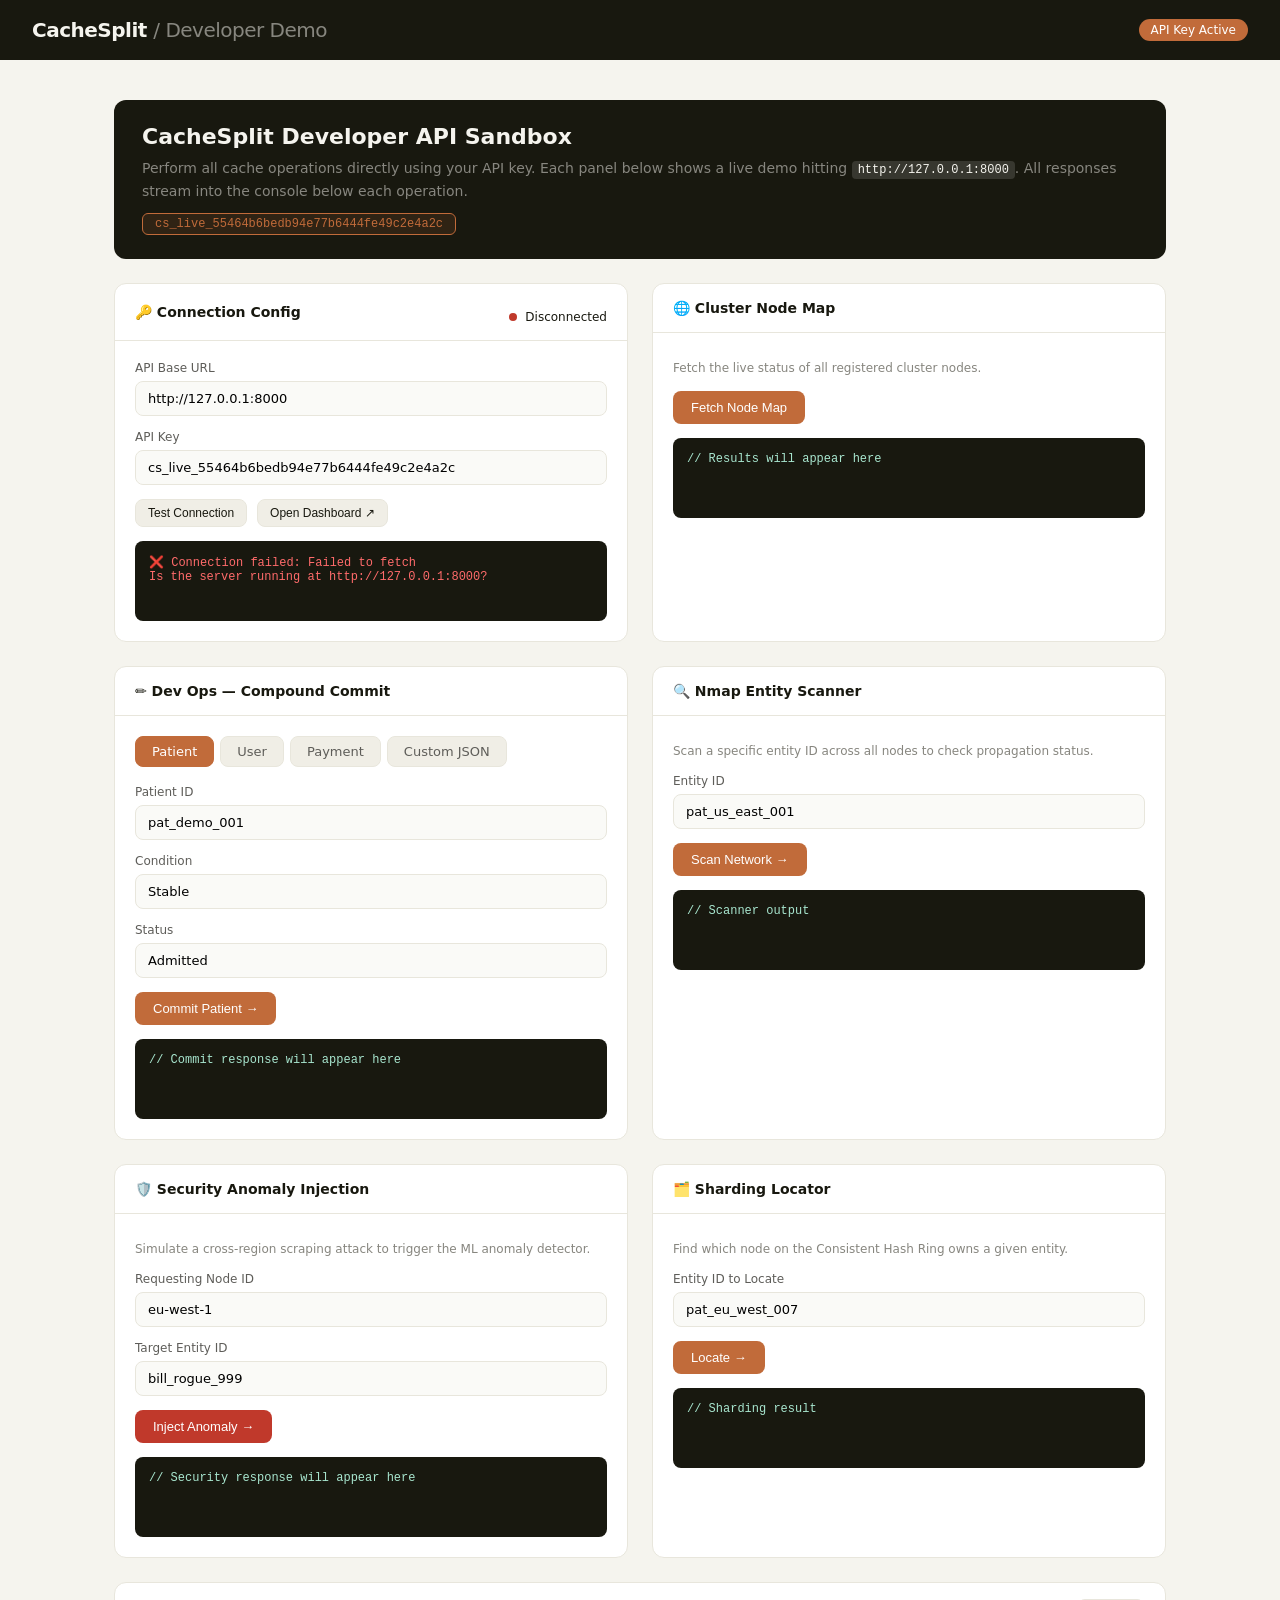
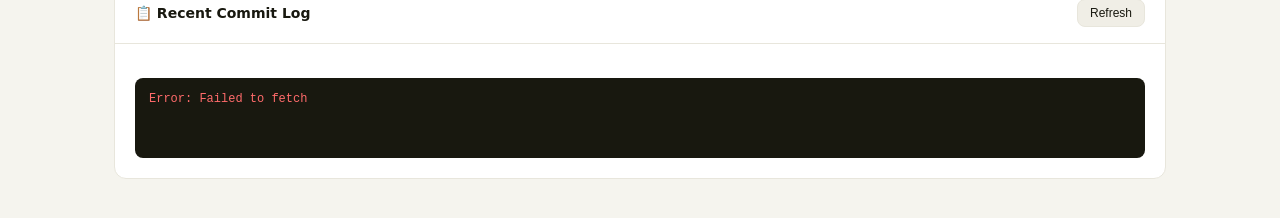
==== ui/developer_demo.html @ de3d2b15 "feat: Developer Demo UI at /demo + updated README with API key examples" ====
<!DOCTYPE html>
<html lang="en">
<head>
  <meta charset="UTF-8">
  <meta name="viewport" content="width=device-width, initial-scale=1.0">
  <title>CacheSplit Developer Demo</title>
  <style>
    * { margin: 0; padding: 0; box-sizing: border-box; }
    body { font-family: 'Inter', system-ui, sans-serif; background: #F5F4EE; color: #18180F; min-height: 100vh; }
    .header { background: #18180F; color: #F5F4EE; padding: 18px 32px; display: flex; align-items: center; justify-content: space-between; }
    .header h1 { font-size: 20px; font-weight: 600; letter-spacing: -0.5px; }
    .header .badge { background: #C16B3A; color: #fff; padding: 4px 12px; border-radius: 20px; font-size: 12px; font-weight: 500; }
    .container { max-width: 1100px; margin: 40px auto; padding: 0 24px; display: grid; grid-template-columns: 1fr 1fr; gap: 24px; }
    .card { background: #fff; border: 1px solid #E8E6DC; border-radius: 12px; overflow: hidden; }
    .card-header { padding: 16px 20px; border-bottom: 1px solid #E8E6DC; display: flex; align-items: center; justify-content: space-between; }
    .card-header h3 { font-size: 14px; font-weight: 600; }
    .card-body { padding: 20px; }
    .full-width { grid-column: 1 / -1; }
    label { display: block; font-size: 12px; font-weight: 500; color: #5E5D59; margin-bottom: 6px; margin-top: 14px; }
    label:first-child { margin-top: 0; }
    input, textarea, select { width: 100%; padding: 9px 12px; border: 1px solid #E8E6DC; border-radius: 8px; font-size: 13px; font-family: inherit; background: #FAFAF7; outline: none; transition: border-color .15s; }
    input:focus, textarea:focus { border-color: #C16B3A; }
    textarea { resize: vertical; min-height: 120px; font-family: 'Monaco', monospace; font-size: 12px; }
    .btn { padding: 9px 18px; border-radius: 8px; font-size: 13px; font-weight: 500; cursor: pointer; border: none; transition: opacity .15s; }
    .btn:hover { opacity: 0.85; }
    .btn-primary { background: #C16B3A; color: #fff; }
    .btn-ghost { background: #F0EEE6; color: #18180F; border: 1px solid #E8E6DC; }
    .btn-danger { background: #c0392b; color: #fff; }
    .btn-sm { padding: 6px 12px; font-size: 12px; }
    .row { display: flex; gap: 10px; flex-wrap: wrap; align-items: flex-end; margin-top: 14px; }
    .response-box { background: #18180F; color: #a8e6cf; border-radius: 8px; padding: 14px; font-family: monospace; font-size: 12px; white-space: pre-wrap; word-break: break-all; min-height: 80px; max-height: 300px; overflow-y: auto; margin-top: 14px; }
    .api-key-display { background: #F0EEE6; border: 1px solid #E8E6DC; border-radius: 8px; padding: 10px 14px; font-family: monospace; font-size: 13px; color: #C16B3A; font-weight: 600; word-break: break-all; margin-top: 8px; }
    .tabs { display: flex; gap: 6px; margin-bottom: 18px; flex-wrap: wrap; }
    .tab { padding: 7px 16px; border-radius: 8px; font-size: 13px; font-weight: 500; cursor: pointer; background: #F0EEE6; color: #5E5D59; border: 1px solid #E8E6DC; transition: all .15s; }
    .tab.active { background: #C16B3A; color: #fff; border-color: #C16B3A; }
    .op-panel { display: none; }
    .op-panel.active { display: block; }
    .status-ok { color: #27ae60; font-weight: 600; }
    .status-err { color: #c0392b; font-weight: 600; }
    .status-row { display: flex; align-items: center; gap: 8px; margin-top: 10px; font-size: 12px; }
    .dot { width: 8px; height: 8px; border-radius: 50%; background: #27ae60; display: inline-block; }
    .dot.red { background: #c0392b; }
    .copy-btn { background: none; border: 1px solid #E8E6DC; border-radius: 6px; padding: 4px 10px; font-size: 11px; cursor: pointer; color: #5E5D59; }
    .copy-btn:hover { background: #F0EEE6; }
    code { font-family: monospace; font-size: 12px; background: #F0EEE6; padding: 2px 6px; border-radius: 4px; }
    .hint { font-size: 12px; color: #87867F; margin-top: 6px; line-height: 1.5; }
    .scan-result-row { display: flex; justify-content: space-between; align-items: center; padding: 10px 14px; border-bottom: 1px solid #F0EEE6; font-size: 13px; }
    .scan-result-row:last-child { border-bottom: none; }
    .badge { padding: 3px 10px; border-radius: 20px; font-size: 11px; font-weight: 600; }
    .badge-ok { background: #d5f5e3; color: #1e8449; }
    .badge-stale { background: #fdebd0; color: #d35400; }
    .badge-miss { background: #fce4e4; color: #c0392b; }
    .intro { grid-column: 1/-1; background: #18180F; color: #F5F4EE; border-radius: 12px; padding: 24px 28px; }
    .intro h2 { font-size: 22px; font-weight: 700; margin-bottom: 8px; }
    .intro p { color: #87867F; font-size: 14px; line-height: 1.6; }
    .intro .key-chip { display: inline-block; background: #C16B3A22; border: 1px solid #C16B3A; color: #C16B3A; border-radius: 6px; padding: 3px 12px; font-family: monospace; font-size: 12px; margin-top: 10px; }
  </style>
</head>
<body>

<div class="header">
  <h1>CacheSplit <span style="opacity:.5; font-weight:400">/ Developer Demo</span></h1>
  <span class="badge">API Key Active</span>
</div>

<div class="container">

  <!-- Intro Banner -->
  <div class="intro">
    <h2>CacheSplit Developer API Sandbox</h2>
    <p>Perform all cache operations directly using your API key. Each panel below shows a live demo hitting <code style="background:#ffffff22;color:#F5F4EE">http://127.0.0.1:8000</code>. All responses stream into the console below each operation.</p>
    <div class="key-chip" id="displayed-key">cs_live_55464b6bedb94e77b6444fe49c2e4a2c</div>
  </div>

  <!-- Config Card -->
  <div class="card">
    <div class="card-header">
      <h3>🔑 Connection Config</h3>
      <span class="status-row"><span class="dot" id="conn-dot"></span><span id="conn-status">Checking...</span></span>
    </div>
    <div class="card-body">
      <label>API Base URL</label>
      <input id="cfg-base" value="http://127.0.0.1:8000">
      <label>API Key</label>
      <input id="cfg-key" value="cs_live_55464b6bedb94e77b6444fe49c2e4a2c">
      <div class="row">
        <button class="btn btn-ghost btn-sm" onclick="testConnection()">Test Connection</button>
        <button class="btn btn-ghost btn-sm" onclick="openDashboard()">Open Dashboard ↗</button>
      </div>
      <div class="response-box" id="cfg-result">// Connection status will appear here</div>
    </div>
  </div>

  <!-- Node Map Card -->
  <div class="card">
    <div class="card-header"><h3>🌐 Cluster Node Map</h3></div>
    <div class="card-body">
      <p class="hint">Fetch the live status of all registered cluster nodes.</p>
      <div class="row">
        <button class="btn btn-primary" onclick="runOp('node-map')">Fetch Node Map</button>
      </div>
      <div class="response-box" id="node-map-result">// Results will appear here</div>
    </div>
  </div>

  <!-- Dev Ops / Compound Commit -->
  <div class="card">
    <div class="card-header"><h3>✏️ Dev Ops — Compound Commit</h3></div>
    <div class="card-body">
      <div class="tabs">
        <div class="tab active" onclick="switchTab('patient')">Patient</div>
        <div class="tab" onclick="switchTab('user')">User</div>
        <div class="tab" onclick="switchTab('payment')">Payment</div>
        <div class="tab" onclick="switchTab('custom')">Custom JSON</div>
      </div>

      <div class="op-panel active" id="panel-patient">
        <label>Patient ID</label><input id="pt-id" value="pat_demo_001">
        <label>Condition</label><input id="pt-cond" value="Stable">
        <label>Status</label><input id="pt-status" value="Admitted">
        <div class="row"><button class="btn btn-primary" onclick="commitPatient()">Commit Patient →</button></div>
      </div>

      <div class="op-panel" id="panel-user">
        <label>User ID</label><input id="usr-id" value="usr_demo_001">
        <label>Username</label><input id="usr-name" value="hansraj_dev">
        <label>Role</label>
        <select id="usr-role">
          <option>admin</option><option>developer</option><option>viewer</option>
        </select>
        <div class="row"><button class="btn btn-primary" onclick="commitUser()">Commit User →</button></div>
      </div>

      <div class="op-panel" id="panel-payment">
        <label>Payment ID</label><input id="pay-id" value="pay_demo_001">
        <label>Amount (USD)</label><input id="pay-amt" type="number" value="250">
        <label>Method</label>
        <select id="pay-method">
          <option>card</option><option>upi</option><option>bank_transfer</option>
        </select>
        <label>Link to Billing ID</label><input id="pay-billing" value="bill_demo_001">
        <div class="row"><button class="btn btn-primary" onclick="commitPayment()">Commit Payment →</button></div>
      </div>

      <div class="op-panel" id="panel-custom">
        <label>Raw Payload (JSON)</label>
        <textarea id="custom-payload">{
  "mutations": [
    {
      "entity_id": "custom_001",
      "entity_type": "custom",
      "data": {"key": "value", "demo": true}
    }
  ],
  "edges": []
}</textarea>
        <div class="row"><button class="btn btn-primary" onclick="commitCustom()">Send Raw Commit →</button></div>
      </div>

      <div class="response-box" id="devops-result">// Commit response will appear here</div>
    </div>
  </div>

  <!-- Nmap Scanner -->
  <div class="card">
    <div class="card-header"><h3>🔍 Nmap Entity Scanner</h3></div>
    <div class="card-body">
      <p class="hint">Scan a specific entity ID across all nodes to check propagation status.</p>
      <label>Entity ID</label>
      <input id="scan-id" value="pat_us_east_001">
      <div class="row"><button class="btn btn-primary" onclick="runScan()">Scan Network →</button></div>
      <div id="scan-result-table" style="margin-top:14px; border:1px solid #E8E6DC; border-radius:8px; overflow:hidden; display:none;"></div>
      <div class="response-box" id="scan-result">// Scanner output</div>
    </div>
  </div>

  <!-- Security Anomaly -->
  <div class="card">
    <div class="card-header"><h3>🛡️ Security Anomaly Injection</h3></div>
    <div class="card-body">
      <p class="hint">Simulate a cross-region scraping attack to trigger the ML anomaly detector.</p>
      <label>Requesting Node ID</label><input id="sec-node" value="eu-west-1">
      <label>Target Entity ID</label><input id="sec-entity" value="bill_rogue_999">
      <div class="row"><button class="btn btn-danger" onclick="injectAnomaly()">Inject Anomaly →</button></div>
      <div class="response-box" id="sec-result">// Security response will appear here</div>
    </div>
  </div>

  <!-- Sharding Locator -->
  <div class="card">
    <div class="card-header"><h3>🗂️ Sharding Locator</h3></div>
    <div class="card-body">
      <p class="hint">Find which node on the Consistent Hash Ring owns a given entity.</p>
      <label>Entity ID to Locate</label>
      <input id="shard-id" value="pat_eu_west_007">
      <div class="row"><button class="btn btn-primary" onclick="locateShard()">Locate →</button></div>
      <div class="response-box" id="shard-result">// Sharding result</div>
    </div>
  </div>

  <!-- Recent Commits -->
  <div class="card full-width">
    <div class="card-header">
      <h3>📋 Recent Commit Log</h3>
      <button class="btn btn-ghost btn-sm" onclick="loadCommits()">Refresh</button>
    </div>
    <div class="card-body">
      <div class="response-box" id="commits-result" style="max-height:400px;">// Click Refresh to load recent commits</div>
    </div>
  </div>

</div>

<script>
const API_KEY = () => document.getElementById('cfg-key').value.trim();
const BASE    = () => document.getElementById('cfg-base').value.trim();

function headers() {
  return { 'Content-Type': 'application/json', 'Authorization': `Bearer ${API_KEY()}` };
}

function showResult(id, data, isErr=false) {
  const el = document.getElementById(id);
  el.textContent = typeof data === 'string' ? data : JSON.stringify(data, null, 2);
  el.style.color = isErr ? '#ff6b6b' : '#a8e6cf';
}

async function testConnection() {
  try {
    const r = await fetch(`${BASE()}/api/dashboard/node-map`);
    const d = await r.json();
    document.getElementById('conn-dot').className = 'dot';
    document.getElementById('conn-status').textContent = 'Connected';
    showResult('cfg-result', `✅ Connected to CacheSplit v3\nNodes: ${(d.nodes||[]).length} active\nStatus: ${d.status||'ok'}`);
  } catch(e) {
    document.getElementById('conn-dot').className = 'dot red';
    document.getElementById('conn-status').textContent = 'Disconnected';
    showResult('cfg-result', `❌ Connection failed: ${e.message}\nIs the server running at ${BASE()}?`, true);
  }
}

function openDashboard() { window.open(`${BASE()}/`, '_blank'); }

async function runOp(op) {
  try {
    const r = await fetch(`${BASE()}/api/dashboard/node-map`);
    const d = await r.json();
    showResult('node-map-result', d);
  } catch(e) { showResult('node-map-result', `Error: ${e.message}`, true); }
}

async function devOps(payload) {
  try {
    showResult('devops-result', '⏳ Sending commit...');
    const r = await fetch(`${BASE()}/api/dev/ops`, {
      method: 'POST', headers: headers(), body: JSON.stringify(payload)
    });
    const d = await r.json();
    showResult('devops-result', d, !r.ok);
  } catch(e) { showResult('devops-result', `Error: ${e.message}`, true); }
}

function commitPatient() {
  devOps({ mutations: [{ entity_id: document.getElementById('pt-id').value, entity_type: 'patient', data: { condition: document.getElementById('pt-cond').value, status: document.getElementById('pt-status').value, updated_at: new Date().toISOString() }}], edges: [] });
}

function commitUser() {
  devOps({ mutations: [{ entity_id: document.getElementById('usr-id').value, entity_type: 'user', data: { username: document.getElementById('usr-name').value, role: document.getElementById('usr-role').value, email: `${document.getElementById('usr-name').value}@demo.com` }}], edges: [] });
}

function commitPayment() {
  const payId = document.getElementById('pay-id').value;
  const billId = document.getElementById('pay-billing').value;
  devOps({
    mutations: [{ entity_id: payId, entity_type: 'payment', data: { amount: parseFloat(document.getElementById('pay-amt').value), method: document.getElementById('pay-method').value, status: 'completed', timestamp: new Date().toISOString() }}],
    edges: [{ from_entity_id: billId, to_entity_id: payId, relationship_type: 'HAS_PAYMENT' }]
  });
}

function commitCustom() {
  try {
    const payload = JSON.parse(document.getElementById('custom-payload').value);
    devOps(payload);
  } catch(e) { showResult('devops-result', `Invalid JSON: ${e.message}`, true); }
}

async function runScan() {
  const eid = document.getElementById('scan-id').value;
  try {
    showResult('scan-result', `⏳ Scanning cluster for entity: ${eid}...`);
    const r = await fetch(`${BASE()}/api/scan/${encodeURIComponent(eid)}`);
    const d = await r.json();
    showResult('scan-result', d);
    // Render table
    const table = document.getElementById('scan-result-table');
    table.style.display = 'block';
    const entries = Object.entries(d);
    table.innerHTML = `<div style="padding:10px 14px;font-weight:600;font-size:12px;background:#F0EEE6;">Node Propagation Matrix — ${eid}</div>` +
      entries.map(([node, info]) => {
        const status = info.status || (info.version ? 'found' : 'missing');
        const cls = status === 'missing' ? 'badge-miss' : status === 'stale' ? 'badge-stale' : 'badge-ok';
        return `<div class="scan-result-row"><strong>${node}</strong><div style="display:flex;gap:10px;align-items:center"><span>v${info.version||'?'}</span><span class="badge ${cls}">${status}</span></div></div>`;
      }).join('');
  } catch(e) { showResult('scan-result', `Error: ${e.message}`, true); }
}

async function injectAnomaly() {
  const node = document.getElementById('sec-node').value;
  const entity = document.getElementById('sec-entity').value;
  try {
    showResult('sec-result', '⏳ Injecting anomaly...');
    const r = await fetch(`${BASE()}/api/dashboard/security/test-anomaly`, {
      method: 'POST', headers: { 'Content-Type': 'application/json' },
      body: JSON.stringify({ node_id: node, entity_id: entity, region: 'EU-West' })
    });
    const d = await r.json();
    showResult('sec-result', d, !r.ok);
  } catch(e) { showResult('sec-result', `Error: ${e.message}`, true); }
}

async function locateShard() {
  const eid = document.getElementById('shard-id').value;
  try {
    const r = await fetch(`${BASE()}/api/sharding/locate/${encodeURIComponent(eid)}`);
    const d = await r.json();
    showResult('shard-result', d);
  } catch(e) { showResult('shard-result', `Error: ${e.message}`, true); }
}

async function loadCommits() {
  try {
    const r = await fetch(`${BASE()}/api/dashboard/commits/recent?limit=20`);
    const d = await r.json();
    showResult('commits-result', d);
  } catch(e) { showResult('commits-result', `Error: ${e.message}`, true); }
}

function switchTab(name) {
  document.querySelectorAll('.tab').forEach((t,i) => t.classList.toggle('active', ['patient','user','payment','custom'][i]===name));
  document.querySelectorAll('.op-panel').forEach(p => p.classList.remove('active'));
  document.getElementById(`panel-${name}`).classList.add('active');
}

// Auto-test on load
window.addEventListener('DOMContentLoaded', () => {
  testConnection();
  loadCommits();
});
</script>
</body>
</html>
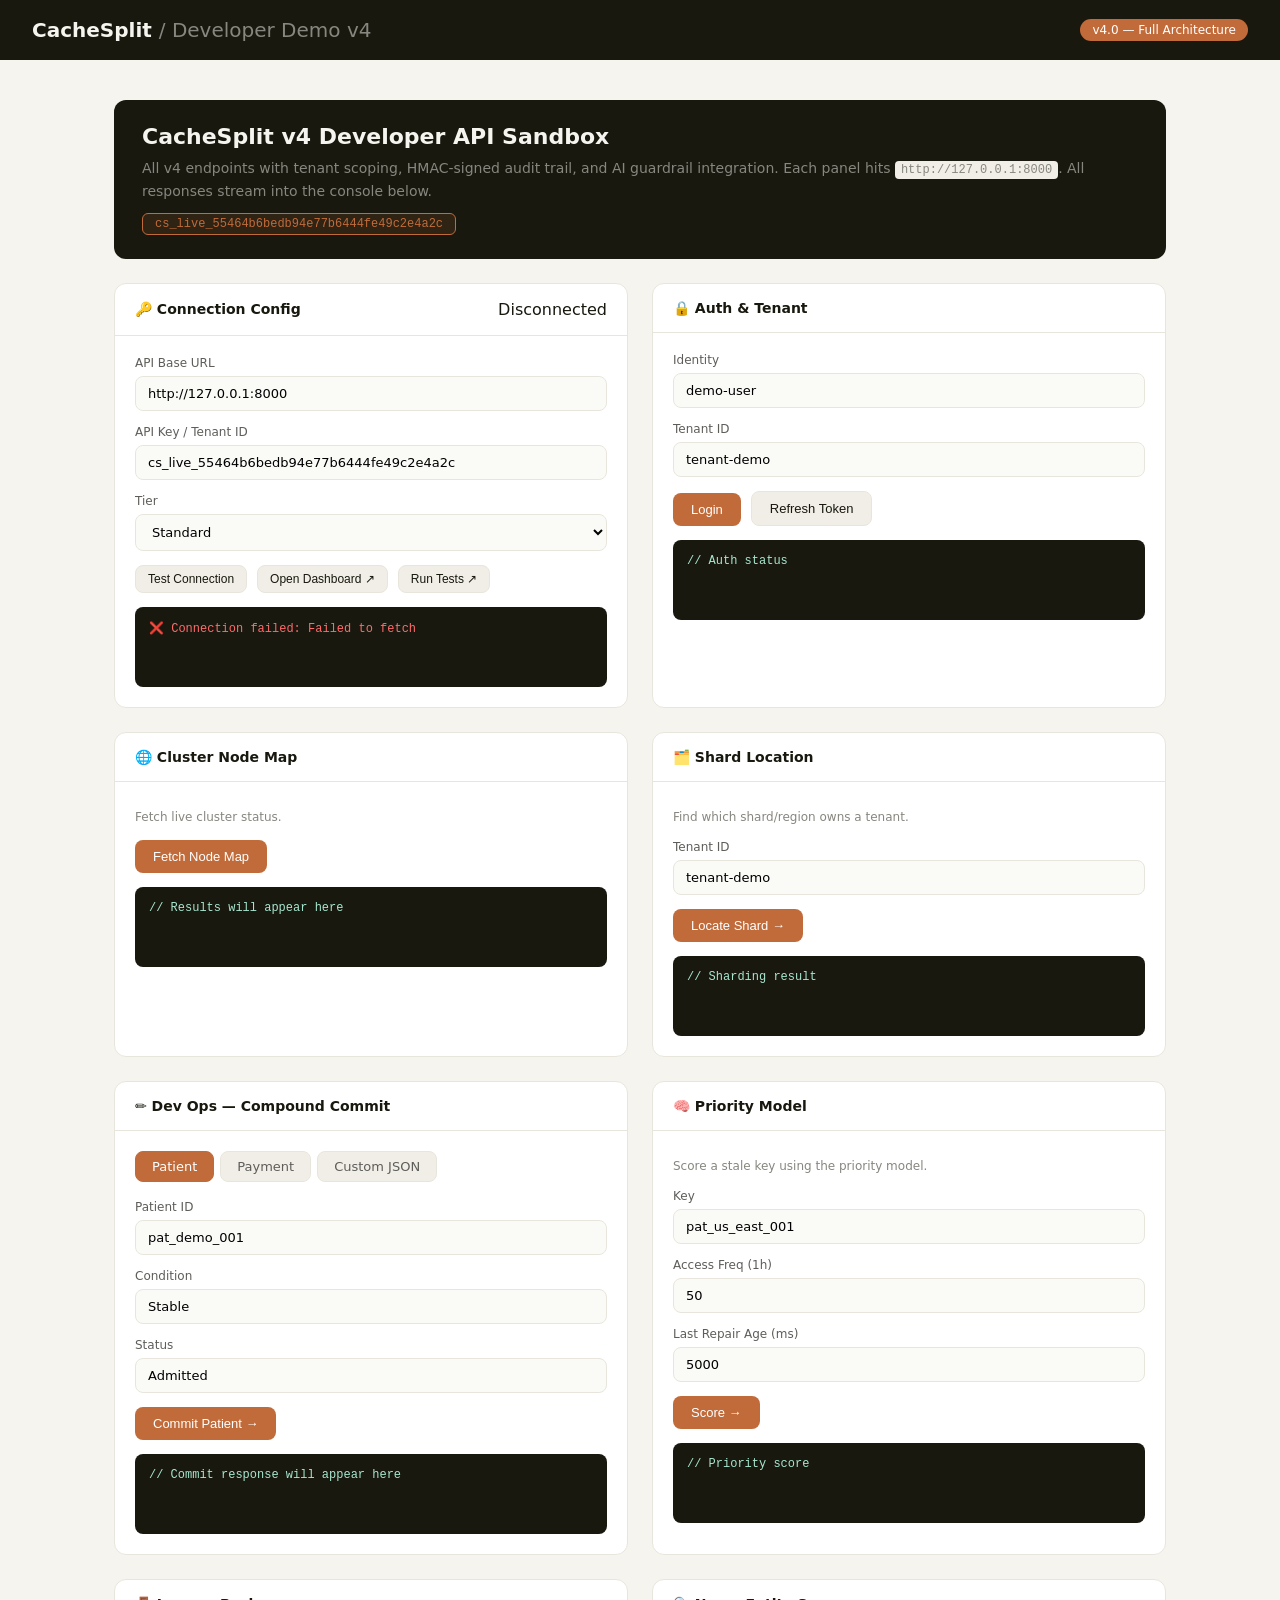
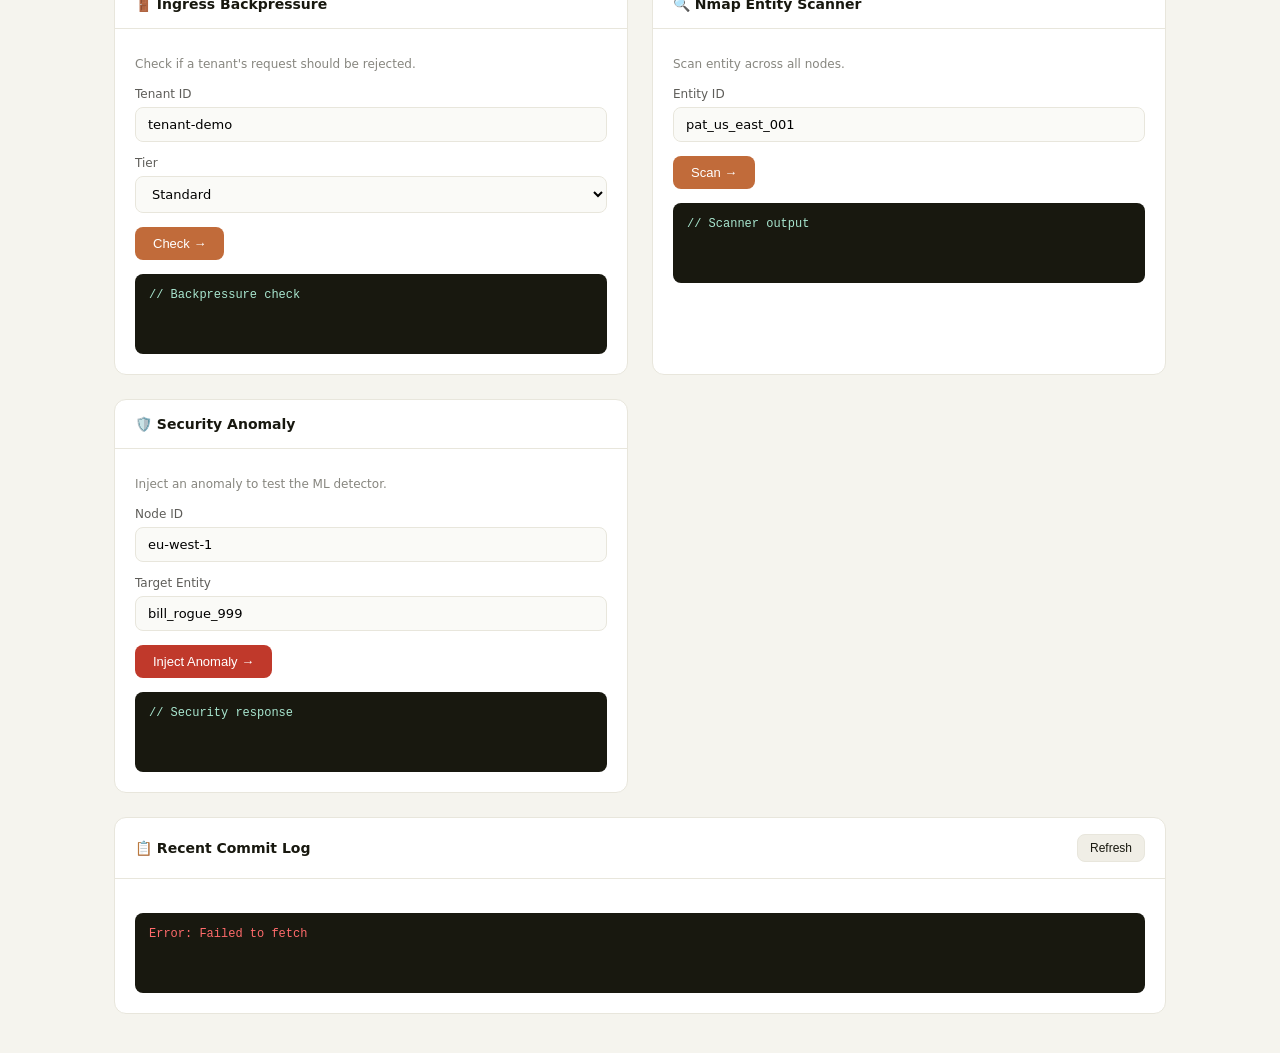
==== commit e5f409f4: "Phase 22 UI/MVC: test suite + v4 dashboard + dev demo + model layer" ====
--- a/ui/developer_demo.html
+++ b/ui/developer_demo.html
@@ -1,350 +1,425 @@
 <!DOCTYPE html>
 <html lang="en">
 <head>
-  <meta charset="UTF-8">
-  <meta name="viewport" content="width=device-width, initial-scale=1.0">
-  <title>CacheSplit Developer Demo</title>
-  <style>
-    * { margin: 0; padding: 0; box-sizing: border-box; }
-    body { font-family: 'Inter', system-ui, sans-serif; background: #F5F4EE; color: #18180F; min-height: 100vh; }
-    .header { background: #18180F; color: #F5F4EE; padding: 18px 32px; display: flex; align-items: center; justify-content: space-between; }
-    .header h1 { font-size: 20px; font-weight: 600; letter-spacing: -0.5px; }
-    .header .badge { background: #C16B3A; color: #fff; padding: 4px 12px; border-radius: 20px; font-size: 12px; font-weight: 500; }
-    .container { max-width: 1100px; margin: 40px auto; padding: 0 24px; display: grid; grid-template-columns: 1fr 1fr; gap: 24px; }
-    .card { background: #fff; border: 1px solid #E8E6DC; border-radius: 12px; overflow: hidden; }
-    .card-header { padding: 16px 20px; border-bottom: 1px solid #E8E6DC; display: flex; align-items: center; justify-content: space-between; }
-    .card-header h3 { font-size: 14px; font-weight: 600; }
-    .card-body { padding: 20px; }
-    .full-width { grid-column: 1 / -1; }
-    label { display: block; font-size: 12px; font-weight: 500; color: #5E5D59; margin-bottom: 6px; margin-top: 14px; }
-    label:first-child { margin-top: 0; }
-    input, textarea, select { width: 100%; padding: 9px 12px; border: 1px solid #E8E6DC; border-radius: 8px; font-size: 13px; font-family: inherit; background: #FAFAF7; outline: none; transition: border-color .15s; }
-    input:focus, textarea:focus { border-color: #C16B3A; }
-    textarea { resize: vertical; min-height: 120px; font-family: 'Monaco', monospace; font-size: 12px; }
-    .btn { padding: 9px 18px; border-radius: 8px; font-size: 13px; font-weight: 500; cursor: pointer; border: none; transition: opacity .15s; }
-    .btn:hover { opacity: 0.85; }
-    .btn-primary { background: #C16B3A; color: #fff; }
-    .btn-ghost { background: #F0EEE6; color: #18180F; border: 1px solid #E8E6DC; }
-    .btn-danger { background: #c0392b; color: #fff; }
-    .btn-sm { padding: 6px 12px; font-size: 12px; }
-    .row { display: flex; gap: 10px; flex-wrap: wrap; align-items: flex-end; margin-top: 14px; }
-    .response-box { background: #18180F; color: #a8e6cf; border-radius: 8px; padding: 14px; font-family: monospace; font-size: 12px; white-space: pre-wrap; word-break: break-all; min-height: 80px; max-height: 300px; overflow-y: auto; margin-top: 14px; }
-    .api-key-display { background: #F0EEE6; border: 1px solid #E8E6DC; border-radius: 8px; padding: 10px 14px; font-family: monospace; font-size: 13px; color: #C16B3A; font-weight: 600; word-break: break-all; margin-top: 8px; }
-    .tabs { display: flex; gap: 6px; margin-bottom: 18px; flex-wrap: wrap; }
-    .tab { padding: 7px 16px; border-radius: 8px; font-size: 13px; font-weight: 500; cursor: pointer; background: #F0EEE6; color: #5E5D59; border: 1px solid #E8E6DC; transition: all .15s; }
-    .tab.active { background: #C16B3A; color: #fff; border-color: #C16B3A; }
-    .op-panel { display: none; }
-    .op-panel.active { display: block; }
-    .status-ok { color: #27ae60; font-weight: 600; }
-    .status-err { color: #c0392b; font-weight: 600; }
-    .status-row { display: flex; align-items: center; gap: 8px; margin-top: 10px; font-size: 12px; }
-    .dot { width: 8px; height: 8px; border-radius: 50%; background: #27ae60; display: inline-block; }
-    .dot.red { background: #c0392b; }
-    .copy-btn { background: none; border: 1px solid #E8E6DC; border-radius: 6px; padding: 4px 10px; font-size: 11px; cursor: pointer; color: #5E5D59; }
-    .copy-btn:hover { background: #F0EEE6; }
-    code { font-family: monospace; font-size: 12px; background: #F0EEE6; padding: 2px 6px; border-radius: 4px; }
-    .hint { font-size: 12px; color: #87867F; margin-top: 6px; line-height: 1.5; }
-    .scan-result-row { display: flex; justify-content: space-between; align-items: center; padding: 10px 14px; border-bottom: 1px solid #F0EEE6; font-size: 13px; }
-    .scan-result-row:last-child { border-bottom: none; }
-    .badge { padding: 3px 10px; border-radius: 20px; font-size: 11px; font-weight: 600; }
-    .badge-ok { background: #d5f5e3; color: #1e8449; }
-    .badge-stale { background: #fdebd0; color: #d35400; }
-    .badge-miss { background: #fce4e4; color: #c0392b; }
-    .intro { grid-column: 1/-1; background: #18180F; color: #F5F4EE; border-radius: 12px; padding: 24px 28px; }
-    .intro h2 { font-size: 22px; font-weight: 700; margin-bottom: 8px; }
-    .intro p { color: #87867F; font-size: 14px; line-height: 1.6; }
-    .intro .key-chip { display: inline-block; background: #C16B3A22; border: 1px solid #C16B3A; color: #C16B3A; border-radius: 6px; padding: 3px 12px; font-family: monospace; font-size: 12px; margin-top: 10px; }
-  </style>
+    <meta charset="UTF-8">
+    <meta name="viewport" content="width=device-width, initial-scale=1.0">
+    <title>CacheSplit v4 — Developer Demo</title>
+    <style>
+        * { margin: 0; padding: 0; box-sizing: border-box; }
+        body { font-family: 'Inter', system-ui, sans-serif; background: #F5F4EE; color: #18180F; min-height: 100vh; }
+        .header { background: #18180F; color: #F5F4EE; padding: 18px 32px; display: flex; align-items: center; justify-content: space-between; }
+        .header h1 { font-size: 20px; font-weight: 600; }
+        .badge { background: #C16B3A; color: #fff; padding: 4px 12px; border-radius: 20px; font-size: 12px; }
+        .container { max-width: 1100px; margin: 40px auto; padding: 0 24px; display: grid; grid-template-columns: 1fr 1fr; gap: 24px; }
+        .card { background: #fff; border: 1px solid #E8E6DC; border-radius: 12px; overflow: hidden; }
+        .card-header { padding: 16px 20px; border-bottom: 1px solid #E8E6DC; display: flex; align-items: center; justify-content: space-between; }
+        .card-header h3 { font-size: 14px; font-weight: 600; }
+        .card-body { padding: 20px; }
+        .full-width { grid-column: 1 / -1; }
+        label { display: block; font-size: 12px; font-weight: 500; color: #5E5D59; margin-bottom: 6px; margin-top: 14px; }
+        label:first-child { margin-top: 0; }
+        input, textarea, select { width: 100%; padding: 9px 12px; border: 1px solid #E8E6DC; border-radius: 8px; font-size: 13px; font-family: inherit; background: #FAFAF7; outline: none; }
+        input:focus, textarea:focus { border-color: #C16B3A; }
+        textarea { resize: vertical; min-height: 120px; font-family: 'Monaco', monospace; font-size: 12px; }
+        .btn { padding: 9px 18px; border-radius: 8px; font-size: 13px; font-weight: 500; cursor: pointer; border: none; }
+        .btn:hover { opacity: 0.85; }
+        .btn-primary { background: #C16B3A; color: #fff; }
+        .btn-ghost { background: #F0EEE6; color: #18180F; border: 1px solid #E8E6DC; }
+        .btn-danger { background: #c0392b; color: #fff; }
+        .btn-sm { padding: 6px 12px; font-size: 12px; }
+        .row { display: flex; gap: 10px; flex-wrap: wrap; align-items: flex-end; margin-top: 14px; }
+        .response-box { background: #18180F; color: #a8e6cf; border-radius: 8px; padding: 14px; font-family: monospace; font-size: 12px; white-space: pre-wrap; word-break: break-all; min-height: 80px; max-height: 300px; overflow-y: auto; margin-top: 14px; }
+        .api-key-display { background: #F0EEE6; border: 1px solid #E8E6DC; border-radius: 8px; padding: 10px 14px; font-family: monospace; font-size: 13px; color: #C16B3A; font-weight: 600; word-break: break-all; margin-top: 8px; }
+        .tabs { display: flex; gap: 6px; margin-bottom: 18px; flex-wrap: wrap; }
+        .tab { padding: 7px 16px; border-radius: 8px; font-size: 13px; font-weight: 500; cursor: pointer; background: #F0EEE6; color: #5E5D59; border: 1px solid #E8E6DC; }
+        .tab.active { background: #C16B3A; color: #fff; border-color: #C16B3A; }
+        .op-panel { display: none; }
+        .op-panel.active { display: block; }
+        .status-ok { color: #27ae60; font-weight: 600; }
+        .status-err { color: #c0392b; font-weight: 600; }
+        .hint { font-size: 12px; color: #87867F; margin-top: 6px; line-height: 1.5; }
+        code { font-family: monospace; font-size: 12px; background: #F0EEE6; padding: 2px 6px; border-radius: 4px; }
+        .intro { grid-column: 1/-1; background: #18180F; color: #F5F4EE; border-radius: 12px; padding: 24px 28px; }
+        .intro h2 { font-size: 22px; font-weight: 700; margin-bottom: 8px; }
+        .intro p { color: #87867F; font-size: 14px; line-height: 1.6; }
+        .key-chip { display: inline-block; background: #C16B3A22; border: 1px solid #C16B3A; color: #C16B3A; border-radius: 6px; padding: 3px 12px; font-family: monospace; font-size: 12px; margin-top: 10px; }
+    </style>
 </head>
 <body>
 
 <div class="header">
-  <h1>CacheSplit <span style="opacity:.5; font-weight:400">/ Developer Demo</span></h1>
-  <span class="badge">API Key Active</span>
+    <h1>CacheSplit <span style="opacity:.5; font-weight:400">/ Developer Demo v4</span></h1>
+    <span class="badge">v4.0 — Full Architecture</span>
 </div>
 
 <div class="container">
 
-  <!-- Intro Banner -->
-  <div class="intro">
-    <h2>CacheSplit Developer API Sandbox</h2>
-    <p>Perform all cache operations directly using your API key. Each panel below shows a live demo hitting <code style="background:#ffffff22;color:#F5F4EE">http://127.0.0.1:8000</code>. All responses stream into the console below each operation.</p>
-    <div class="key-chip" id="displayed-key">cs_live_55464b6bedb94e77b6444fe49c2e4a2c</div>
-  </div>
-
-  <!-- Config Card -->
-  <div class="card">
-    <div class="card-header">
-      <h3>🔑 Connection Config</h3>
-      <span class="status-row"><span class="dot" id="conn-dot"></span><span id="conn-status">Checking...</span></span>
-    </div>
-    <div class="card-body">
-      <label>API Base URL</label>
-      <input id="cfg-base" value="http://127.0.0.1:8000">
-      <label>API Key</label>
-      <input id="cfg-key" value="cs_live_55464b6bedb94e77b6444fe49c2e4a2c">
-      <div class="row">
-        <button class="btn btn-ghost btn-sm" onclick="testConnection()">Test Connection</button>
-        <button class="btn btn-ghost btn-sm" onclick="openDashboard()">Open Dashboard ↗</button>
-      </div>
-      <div class="response-box" id="cfg-result">// Connection status will appear here</div>
-    </div>
-  </div>
-
-  <!-- Node Map Card -->
-  <div class="card">
-    <div class="card-header"><h3>🌐 Cluster Node Map</h3></div>
-    <div class="card-body">
-      <p class="hint">Fetch the live status of all registered cluster nodes.</p>
-      <div class="row">
-        <button class="btn btn-primary" onclick="runOp('node-map')">Fetch Node Map</button>
-      </div>
-      <div class="response-box" id="node-map-result">// Results will appear here</div>
-    </div>
-  </div>
-
-  <!-- Dev Ops / Compound Commit -->
-  <div class="card">
-    <div class="card-header"><h3>✏️ Dev Ops — Compound Commit</h3></div>
-    <div class="card-body">
-      <div class="tabs">
-        <div class="tab active" onclick="switchTab('patient')">Patient</div>
-        <div class="tab" onclick="switchTab('user')">User</div>
-        <div class="tab" onclick="switchTab('payment')">Payment</div>
-        <div class="tab" onclick="switchTab('custom')">Custom JSON</div>
-      </div>
-
-      <div class="op-panel active" id="panel-patient">
-        <label>Patient ID</label><input id="pt-id" value="pat_demo_001">
-        <label>Condition</label><input id="pt-cond" value="Stable">
-        <label>Status</label><input id="pt-status" value="Admitted">
-        <div class="row"><button class="btn btn-primary" onclick="commitPatient()">Commit Patient →</button></div>
-      </div>
-
-      <div class="op-panel" id="panel-user">
-        <label>User ID</label><input id="usr-id" value="usr_demo_001">
-        <label>Username</label><input id="usr-name" value="hansraj_dev">
-        <label>Role</label>
-        <select id="usr-role">
-          <option>admin</option><option>developer</option><option>viewer</option>
-        </select>
-        <div class="row"><button class="btn btn-primary" onclick="commitUser()">Commit User →</button></div>
-      </div>
-
-      <div class="op-panel" id="panel-payment">
-        <label>Payment ID</label><input id="pay-id" value="pay_demo_001">
-        <label>Amount (USD)</label><input id="pay-amt" type="number" value="250">
-        <label>Method</label>
-        <select id="pay-method">
-          <option>card</option><option>upi</option><option>bank_transfer</option>
-        </select>
-        <label>Link to Billing ID</label><input id="pay-billing" value="bill_demo_001">
-        <div class="row"><button class="btn btn-primary" onclick="commitPayment()">Commit Payment →</button></div>
-      </div>
-
-      <div class="op-panel" id="panel-custom">
-        <label>Raw Payload (JSON)</label>
-        <textarea id="custom-payload">{
-  "mutations": [
-    {
-      "entity_id": "custom_001",
-      "entity_type": "custom",
-      "data": {"key": "value", "demo": true}
-    }
-  ],
-  "edges": []
-}</textarea>
-        <div class="row"><button class="btn btn-primary" onclick="commitCustom()">Send Raw Commit →</button></div>
-      </div>
-
-      <div class="response-box" id="devops-result">// Commit response will appear here</div>
-    </div>
-  </div>
-
-  <!-- Nmap Scanner -->
-  <div class="card">
-    <div class="card-header"><h3>🔍 Nmap Entity Scanner</h3></div>
-    <div class="card-body">
-      <p class="hint">Scan a specific entity ID across all nodes to check propagation status.</p>
-      <label>Entity ID</label>
-      <input id="scan-id" value="pat_us_east_001">
-      <div class="row"><button class="btn btn-primary" onclick="runScan()">Scan Network →</button></div>
-      <div id="scan-result-table" style="margin-top:14px; border:1px solid #E8E6DC; border-radius:8px; overflow:hidden; display:none;"></div>
-      <div class="response-box" id="scan-result">// Scanner output</div>
-    </div>
-  </div>
-
-  <!-- Security Anomaly -->
-  <div class="card">
-    <div class="card-header"><h3>🛡️ Security Anomaly Injection</h3></div>
-    <div class="card-body">
-      <p class="hint">Simulate a cross-region scraping attack to trigger the ML anomaly detector.</p>
-      <label>Requesting Node ID</label><input id="sec-node" value="eu-west-1">
-      <label>Target Entity ID</label><input id="sec-entity" value="bill_rogue_999">
-      <div class="row"><button class="btn btn-danger" onclick="injectAnomaly()">Inject Anomaly →</button></div>
-      <div class="response-box" id="sec-result">// Security response will appear here</div>
-    </div>
-  </div>
-
-  <!-- Sharding Locator -->
-  <div class="card">
-    <div class="card-header"><h3>🗂️ Sharding Locator</h3></div>
-    <div class="card-body">
-      <p class="hint">Find which node on the Consistent Hash Ring owns a given entity.</p>
-      <label>Entity ID to Locate</label>
-      <input id="shard-id" value="pat_eu_west_007">
-      <div class="row"><button class="btn btn-primary" onclick="locateShard()">Locate →</button></div>
-      <div class="response-box" id="shard-result">// Sharding result</div>
-    </div>
-  </div>
-
-  <!-- Recent Commits -->
-  <div class="card full-width">
-    <div class="card-header">
-      <h3>📋 Recent Commit Log</h3>
-      <button class="btn btn-ghost btn-sm" onclick="loadCommits()">Refresh</button>
-    </div>
-    <div class="card-body">
-      <div class="response-box" id="commits-result" style="max-height:400px;">// Click Refresh to load recent commits</div>
-    </div>
-  </div>
+    <!-- Intro Banner -->
+    <div class="intro">
+        <h2>CacheSplit v4 Developer API Sandbox</h2>
+        <p>All v4 endpoints with tenant scoping, HMAC-signed audit trail, and AI guardrail integration. Each panel hits <code>http://127.0.0.1:8000</code>. All responses stream into the console below.</p>
+        <div class="key-chip" id="displayed-key">cs_live_55464b6bedb94e77b6444fe49c2e4a2c</div>
+    </div>
+
+    <!-- Config Card -->
+    <div class="card">
+        <div class="card-header">
+            <h3>🔑 Connection Config</h3>
+            <span class="status-row"><span class="dot" id="conn-dot"></span><span id="conn-status">Checking...</span></span>
+        </div>
+        <div class="card-body">
+            <label>API Base URL</label>
+            <input id="cfg-base" value="http://127.0.0.1:8000">
+            <label>API Key / Tenant ID</label>
+            <input id="cfg-key" value="cs_live_55464b6bedb94e77b6444fe49c2e4a2c">
+            <label>Tier</label>
+            <select id="cfg-tier">
+                <option value="enterprise">Enterprise</option>
+                <option value="standard" selected>Standard</option>
+                <option value="basic">Basic</option>
+            </select>
+            <div class="row">
+                <button class="btn btn-ghost btn-sm" onclick="testConnection()">Test Connection</button>
+                <button class="btn btn-ghost btn-sm" onclick="openDashboard()">Open Dashboard ↗</button>
+                <button class="btn btn-ghost btn-sm" onclick="openTests()">Run Tests ↗</button>
+            </div>
+            <div class="response-box" id="cfg-result">// Connection status will appear here</div>
+        </div>
+    </div>
+
+    <!-- Auth + Tenant Card -->
+    <div class="card">
+        <div class="card-header"><h3>🔒 Auth &amp; Tenant</h3></div>
+        <div class="card-body">
+            <label>Identity</label><input id="auth-identity" value="demo-user">
+            <label>Tenant ID</label><input id="auth-tenant" value="tenant-demo">
+            <div class="row">
+                <button class="btn btn-primary" onclick="authLogin()">Login</button>
+                <button class="btn btn-ghost" onclick="authRefresh()">Refresh Token</button>
+            </div>
+            <div class="response-box" id="auth-result">// Auth status</div>
+        </div>
+    </div>
+
+    <!-- Node Map -->
+    <div class="card">
+        <div class="card-header"><h3>🌐 Cluster Node Map</h3></div>
+        <div class="card-body">
+            <p class="hint">Fetch live cluster status.</p>
+            <div class="row"><button class="btn btn-primary" onclick="runOp('node-map')">Fetch Node Map</button></div>
+            <div class="response-box" id="node-map-result">// Results will appear here</div>
+        </div>
+    </div>
+
+    <!-- Shard Location -->
+    <div class="card">
+        <div class="card-header"><h3>🗂️ Shard Location</h3></div>
+        <div class="card-body">
+            <p class="hint">Find which shard/region owns a tenant.</p>
+            <label>Tenant ID</label><input id="shard-tenant" value="tenant-demo">
+            <div class="row"><button class="btn btn-primary" onclick="locateShard()">Locate Shard →</button></div>
+            <div class="response-box" id="shard-result">// Sharding result</div>
+        </div>
+    </div>
+
+    <!-- Dev Ops -->
+    <div class="card">
+        <div class="card-header"><h3>✏️ Dev Ops — Compound Commit</h3></div>
+        <div class="card-body">
+            <div class="tabs">
+                <div class="tab active" onclick="switchTab('patient')">Patient</div>
+                <div class="tab" onclick="switchTab('payment')">Payment</div>
+                <div class="tab" onclick="switchTab('custom')">Custom JSON</div>
+            </div>
+            <div class="op-panel active" id="panel-patient">
+                <label>Patient ID</label><input id="pt-id" value="pat_demo_001">
+                <label>Condition</label><input id="pt-cond" value="Stable">
+                <label>Status</label><input id="pt-status" value="Admitted">
+                <div class="row"><button class="btn btn-primary" onclick="commitPatient()">Commit Patient →</button></div>
+            </div>
+            <div class="op-panel" id="panel-payment">
+                <label>Payment ID</label><input id="pay-id" value="pay_demo_001">
+                <label>Amount (USD)</label><input id="pay-amt" type="number" value="250">
+                <div class="row"><button class="btn btn-primary" onclick="commitPayment()">Commit Payment →</button></div>
+            </div>
+            <div class="op-panel" id="panel-custom">
+                <label>Raw Payload (JSON)</label>
+                <textarea id="custom-payload">{"mutations":[{"entity_id":"custom_001","entity_type":"custom","data":{"key":"value"}}],"edges":[]}</textarea>
+                <div class="row"><button class="btn btn-primary" onclick="commitCustom()">Send Raw Commit →</button></div>
+            </div>
+            <div class="response-box" id="devops-result">// Commit response will appear here</div>
+        </div>
+    </div>
+
+    <!-- Priority Model -->
+    <div class="card">
+        <div class="card-header"><h3>🧠 Priority Model</h3></div>
+        <div class="card-body">
+            <p class="hint">Score a stale key using the priority model.</p>
+            <label>Key</label><input id="priority-key" value="pat_us_east_001">
+            <label>Access Freq (1h)</label><input id="priority-freq" type="number" value="50">
+            <label>Last Repair Age (ms)</label><input id="priority-age" type="number" value="5000">
+            <div class="row"><button class="btn btn-primary" onclick="scorePriority()">Score →</button></div>
+            <div class="response-box" id="priority-result">// Priority score</div>
+        </div>
+    </div>
+
+    <!-- Backpressure -->
+    <div class="card">
+        <div class="card-header"><h3>🚪 Ingress Backpressure</h3></div>
+        <div class="card-body">
+            <p class="hint">Check if a tenant's request should be rejected.</p>
+            <label>Tenant ID</label><input id="ingress-tenant" value="tenant-demo">
+            <label>Tier</label>
+            <select id="ingress-tier">
+                <option value="enterprise">Enterprise</option>
+                <option value="standard" selected>Standard</option>
+                <option value="basic">Basic</option>
+            </select>
+            <div class="row"><button class="btn btn-primary" onclick="checkBackpressure()">Check →</button></div>
+            <div class="response-box" id="ingress-result">// Backpressure check</div>
+        </div>
+    </div>
+
+    <!-- Nmap Scanner -->
+    <div class="card">
+        <div class="card-header"><h3>🔍 Nmap Entity Scanner</h3></div>
+        <div class="card-body">
+            <p class="hint">Scan entity across all nodes.</p>
+            <label>Entity ID</label><input id="scan-id" value="pat_us_east_001">
+            <div class="row"><button class="btn btn-primary" onclick="runScan()">Scan →</button></div>
+            <div id="scan-result-table" style="margin-top:14px; display:none;"></div>
+            <div class="response-box" id="scan-result">// Scanner output</div>
+        </div>
+    </div>
+
+    <!-- Anomaly -->
+    <div class="card">
+        <div class="card-header"><h3>🛡️ Security Anomaly</h3></div>
+        <div class="card-body">
+            <p class="hint">Inject an anomaly to test the ML detector.</p>
+            <label>Node ID</label><input id="sec-node" value="eu-west-1">
+            <label>Target Entity</label><input id="sec-entity" value="bill_rogue_999">
+            <div class="row"><button class="btn btn-danger" onclick="injectAnomaly()">Inject Anomaly →</button></div>
+            <div class="response-box" id="sec-result">// Security response</div>
+        </div>
+    </div>
+
+    <!-- Recent Commits -->
+    <div class="card full-width">
+        <div class="card-header">
+            <h3>📋 Recent Commit Log</h3>
+            <button class="btn btn-ghost btn-sm" onclick="loadCommits()">Refresh</button>
+        </div>
+        <div class="card-body">
+            <div class="response-box" id="commits-result" style="max-height:400px;">// Click Refresh</div>
+        </div>
+    </div>
 
 </div>
 
 <script>
 const API_KEY = () => document.getElementById('cfg-key').value.trim();
 const BASE    = () => document.getElementById('cfg-base').value.trim();
+const TIER    = () => document.getElementById('cfg-tier').value;
 
 function headers() {
-  return { 'Content-Type': 'application/json', 'Authorization': `Bearer ${API_KEY()}` };
+    return { 'Content-Type': 'application/json', 'Authorization': `Bearer ${API_KEY()}` };
 }
 
 function showResult(id, data, isErr=false) {
-  const el = document.getElementById(id);
-  el.textContent = typeof data === 'string' ? data : JSON.stringify(data, null, 2);
-  el.style.color = isErr ? '#ff6b6b' : '#a8e6cf';
+    const el = document.getElementById(id);
+    el.textContent = typeof data === 'string' ? data : JSON.stringify(data, null, 2);
+    el.style.color = isErr ? '#ff6b6b' : '#a8e6cf';
 }
 
 async function testConnection() {
-  try {
-    const r = await fetch(`${BASE()}/api/dashboard/node-map`);
-    const d = await r.json();
-    document.getElementById('conn-dot').className = 'dot';
-    document.getElementById('conn-status').textContent = 'Connected';
-    showResult('cfg-result', `✅ Connected to CacheSplit v3\nNodes: ${(d.nodes||[]).length} active\nStatus: ${d.status||'ok'}`);
-  } catch(e) {
-    document.getElementById('conn-dot').className = 'dot red';
-    document.getElementById('conn-status').textContent = 'Disconnected';
-    showResult('cfg-result', `❌ Connection failed: ${e.message}\nIs the server running at ${BASE()}?`, true);
-  }
-}
-
-function openDashboard() { window.open(`${BASE()}/`, '_blank'); }
-
+    try {
+        const r = await fetch(`${BASE()}/api/dashboard/node-map`, { headers: headers() });
+        const d = await r.json();
+        document.getElementById('conn-dot').className = 'dot';
+        document.getElementById('conn-status').textContent = 'Connected (v4)';
+        showResult('cfg-result', `✅ Connected to CacheSplit v4\nNodes: ${(d.nodes||[]).length} active\nAuth: ${headers()['Authorization']}`);
+    } catch(e) {
+        document.getElementById('conn-dot').className = 'dot red';
+        document.getElementById('conn-status').textContent = 'Disconnected';
+        showResult('cfg-result', `❌ Connection failed: ${e.message}`, true);
+    }
+}
+
+function openDashboard() { window.open(`${BASE()}/v4_dashboard.html`, '_blank'); }
+function openTests() { window.open(`${BASE()}/test_cases.html`, '_blank'); }
+
+// ── Auth ─────────────────────────────────────────────
+async function authLogin() {
+    const identity = document.getElementById('auth-identity').value;
+    const tenant = document.getElementById('auth-tenant').value;
+    const tier = TIER();
+    try {
+        const r = await fetch(`${BASE()}/api/auth/token`, {
+            method: 'POST', headers: headers(),
+            body: JSON.stringify({ identity, tenant_id: tenant, tier })
+        });
+        const d = await r.json();
+        const el = document.getElementById('auth-result');
+        if (d.access_token) {
+            el.textContent = `✅ Authenticated\nIdentity: ${identity}\nTenant: ${tenant}\nTier: ${tier}`;
+            document.getElementById('auth-result').style.color = '#27ae60';
+        } else {
+            el.textContent = `❌ ${d.error || 'Login failed'}`;
+        }
+    } catch(e) { showResult('auth-result', `Error: ${e.message}`, true); }
+}
+
+async function authRefresh() {
+    try {
+        const r = await fetch(`${BASE()}/api/auth/refresh`, {
+            method: 'POST', headers: headers()
+        });
+        const d = await r.json();
+        showResult('auth-result', `✅ Token refreshed\nExpires: ${d.expires_in}s`);
+    } catch(e) { showResult('auth-result', `Error: ${e.message}`, true); }
+}
+
+// ── Dev Ops ──────────────────────────────────────────
+async function devOps(payload) {
+    try {
+        showResult('devops-result', '⏳ Sending commit...');
+        const r = await fetch(`${BASE()}/api/dev/ops`, {
+            method: 'POST', headers: headers(), body: JSON.stringify(payload)
+        });
+        const d = await r.json();
+        showResult('devops-result', d, !r.ok);
+    } catch(e) { showResult('devops-result', `Error: ${e.message}`, true); }
+}
+
+function commitPatient() {
+    devOps({
+        mutations: [{ entity_id: document.getElementById('pt-id').value, entity_type: 'patient',
+            data: { condition: document.getElementById('pt-cond').value, status: document.getElementById('pt-status').value } }],
+        edges: []
+    });
+}
+
+function commitPayment() {
+    devOps({
+        mutations: [{ entity_id: document.getElementById('pay-id').value, entity_type: 'payment',
+            data: { amount: parseFloat(document.getElementById('pay-amt').value), status: 'completed' } }],
+        edges: [{ from_entity_id: document.getElementById('pay-billing')?.value || 'bill_demo_001', to_entity_id: document.getElementById('pay-id').value, relationship_type: 'HAS_PAYMENT' }]
+    });
+}
+
+function commitCustom() {
+    try {
+        const payload = JSON.parse(document.getElementById('custom-payload').value);
+        devOps(payload);
+    } catch(e) { showResult('devops-result', `Invalid JSON: ${e.message}`, true); }
+}
+
+// ── Priority Model ────────────────────────────────────
+async function scorePriority() {
+    const key = document.getElementById('priority-key').value;
+    const freq = parseFloat(document.getElementById('priority-freq').value) || 0;
+    const age = parseFloat(document.getElementById('priority-age').value) || 0;
+    try {
+        const r = await fetch(`${BASE()}/api/priority/score`, {
+            method: 'POST', headers: headers(),
+            body: JSON.stringify({ key, access_freq_1h: freq, last_repair_age_ms: age, tenant_tier: TIER() })
+        });
+        const d = await r.json();
+        showResult('priority-result', d);
+    } catch(e) { showResult('priority-result', `Error: ${e.message}`, true); }
+}
+
+// ── Ingress Backpressure ──────────────────────────────
+async function checkBackpressure() {
+    const tenant = document.getElementById('ingress-tenant').value;
+    const tier = document.getElementById('ingress-tier').value;
+    try {
+        const r = await fetch(`${BASE()}/api/ingress/check`, {
+            method: 'POST', headers: headers(),
+            body: JSON.stringify({ tenant_id: tenant, tier })
+        });
+        const d = await r.json();
+        showResult('ingress-result', `Allow: ${d.allow}\nRetry-After: ${d.retry_after_seconds || 0}s\nDepth: ${d.current_depth || 0}/${d.threshold || 0}`);
+    } catch(e) { showResult('ingress-result', `Error: ${e.message}`, true); }
+}
+
+// ── Shard Location ────────────────────────────────────
+async function locateShard() {
+    const tenant = document.getElementById('shard-tenant').value;
+    try {
+        const r = await fetch(`${BASE()}/api/sharding/shard/${encodeURIComponent(tenant)}`, { headers: headers() });
+        const d = await r.json();
+        showResult('shard-result', d);
+    } catch(e) { showResult('shard-result', `Error: ${e.message}`, true); }
+}
+
+// ── Node Map ──────────────────────────────────────────
 async function runOp(op) {
-  try {
-    const r = await fetch(`${BASE()}/api/dashboard/node-map`);
-    const d = await r.json();
-    showResult('node-map-result', d);
-  } catch(e) { showResult('node-map-result', `Error: ${e.message}`, true); }
-}
-
-async function devOps(payload) {
-  try {
-    showResult('devops-result', '⏳ Sending commit...');
-    const r = await fetch(`${BASE()}/api/dev/ops`, {
-      method: 'POST', headers: headers(), body: JSON.stringify(payload)
-    });
-    const d = await r.json();
-    showResult('devops-result', d, !r.ok);
-  } catch(e) { showResult('devops-result', `Error: ${e.message}`, true); }
-}
-
-function commitPatient() {
-  devOps({ mutations: [{ entity_id: document.getElementById('pt-id').value, entity_type: 'patient', data: { condition: document.getElementById('pt-cond').value, status: document.getElementById('pt-status').value, updated_at: new Date().toISOString() }}], edges: [] });
-}
-
-function commitUser() {
-  devOps({ mutations: [{ entity_id: document.getElementById('usr-id').value, entity_type: 'user', data: { username: document.getElementById('usr-name').value, role: document.getElementById('usr-role').value, email: `${document.getElementById('usr-name').value}@demo.com` }}], edges: [] });
-}
-
-function commitPayment() {
-  const payId = document.getElementById('pay-id').value;
-  const billId = document.getElementById('pay-billing').value;
-  devOps({
-    mutations: [{ entity_id: payId, entity_type: 'payment', data: { amount: parseFloat(document.getElementById('pay-amt').value), method: document.getElementById('pay-method').value, status: 'completed', timestamp: new Date().toISOString() }}],
-    edges: [{ from_entity_id: billId, to_entity_id: payId, relationship_type: 'HAS_PAYMENT' }]
-  });
-}
-
-function commitCustom() {
-  try {
-    const payload = JSON.parse(document.getElementById('custom-payload').value);
-    devOps(payload);
-  } catch(e) { showResult('devops-result', `Invalid JSON: ${e.message}`, true); }
-}
-
+    try {
+        const r = await fetch(`${BASE()}/api/dashboard/node-map`, { headers: headers() });
+        const d = await r.json();
+        showResult('node-map-result', d);
+    } catch(e) { showResult('node-map-result', `Error: ${e.message}`, true); }
+}
+
+// ── Scanner ───────────────────────────────────────────
 async function runScan() {
-  const eid = document.getElementById('scan-id').value;
-  try {
-    showResult('scan-result', `⏳ Scanning cluster for entity: ${eid}...`);
-    const r = await fetch(`${BASE()}/api/scan/${encodeURIComponent(eid)}`);
-    const d = await r.json();
-    showResult('scan-result', d);
-    // Render table
-    const table = document.getElementById('scan-result-table');
-    table.style.display = 'block';
-    const entries = Object.entries(d);
-    table.innerHTML = `<div style="padding:10px 14px;font-weight:600;font-size:12px;background:#F0EEE6;">Node Propagation Matrix — ${eid}</div>` +
-      entries.map(([node, info]) => {
-        const status = info.status || (info.version ? 'found' : 'missing');
-        const cls = status === 'missing' ? 'badge-miss' : status === 'stale' ? 'badge-stale' : 'badge-ok';
-        return `<div class="scan-result-row"><strong>${node}</strong><div style="display:flex;gap:10px;align-items:center"><span>v${info.version||'?'}</span><span class="badge ${cls}">${status}</span></div></div>`;
-      }).join('');
-  } catch(e) { showResult('scan-result', `Error: ${e.message}`, true); }
-}
-
+    const eid = document.getElementById('scan-id').value;
+    try {
+        showResult('scan-result', `⏳ Scanning ${eid}...`);
+        const r = await fetch(`${BASE()}/api/scan/${encodeURIComponent(eid)}`, { headers: headers() });
+        const d = await r.json();
+        showResult('scan-result', d);
+        const table = document.getElementById('scan-result-table');
+        table.style.display = 'block';
+        const entries = Object.entries(d);
+        table.innerHTML = `<div style="padding:10px 14px;font-weight:600;font-size:12px;background:#F0EEE6;">Node Propagation — ${eid}</div>` +
+            entries.map(([node, info]) => {
+                const status = info.status || (info.version ? 'found' : 'missing');
+                const cls = status === 'missing' ? 'badge-miss' : status === 'stale' ? 'badge-stale' : 'badge-ok';
+                return `<div class="scan-result-row"><strong>${node}</strong><div style="display:flex;gap:10px;align-items:center"><span>v${info.version||'?'}</span><span class="badge ${cls}">${status}</span></div></div>`;
+            }).join('');
+    } catch(e) { showResult('scan-result', `Error: ${e.message}`, true); }
+}
+
+// ── Anomaly ───────────────────────────────────────────
 async function injectAnomaly() {
-  const node = document.getElementById('sec-node').value;
-  const entity = document.getElementById('sec-entity').value;
-  try {
-    showResult('sec-result', '⏳ Injecting anomaly...');
-    const r = await fetch(`${BASE()}/api/dashboard/security/test-anomaly`, {
-      method: 'POST', headers: { 'Content-Type': 'application/json' },
-      body: JSON.stringify({ node_id: node, entity_id: entity, region: 'EU-West' })
-    });
-    const d = await r.json();
-    showResult('sec-result', d, !r.ok);
-  } catch(e) { showResult('sec-result', `Error: ${e.message}`, true); }
-}
-
-async function locateShard() {
-  const eid = document.getElementById('shard-id').value;
-  try {
-    const r = await fetch(`${BASE()}/api/sharding/locate/${encodeURIComponent(eid)}`);
-    const d = await r.json();
-    showResult('shard-result', d);
-  } catch(e) { showResult('shard-result', `Error: ${e.message}`, true); }
-}
-
+    const node = document.getElementById('sec-node').value;
+    const entity = document.getElementById('sec-entity').value;
+    try {
+        showResult('sec-result', '⏳ Injecting anomaly...');
+        const r = await fetch(`${BASE()}/api/anomaly/inject`, {
+            method: 'POST', headers: headers(),
+            body: JSON.stringify({ node_id: node, entity_id: entity, region: 'EU-West' })
+        });
+        const d = await r.json();
+        showResult('sec-result', d, !r.ok);
+    } catch(e) { showResult('sec-result', `Error: ${e.message}`, true); }
+}
+
+// ── Commits ───────────────────────────────────────────
 async function loadCommits() {
-  try {
-    const r = await fetch(`${BASE()}/api/dashboard/commits/recent?limit=20`);
-    const d = await r.json();
-    showResult('commits-result', d);
-  } catch(e) { showResult('commits-result', `Error: ${e.message}`, true); }
-}
-
+    try {
+        const r = await fetch(`${BASE()}/api/dashboard/commits/recent?limit=20`, { headers: headers() });
+        const d = await r.json();
+        showResult('commits-result', d);
+    } catch(e) { showResult('commits-result', `Error: ${e.message}`, true); }
+}
+
+// ── Tabs ──────────────────────────────────────────────
 function switchTab(name) {
-  document.querySelectorAll('.tab').forEach((t,i) => t.classList.toggle('active', ['patient','user','payment','custom'][i]===name));
-  document.querySelectorAll('.op-panel').forEach(p => p.classList.remove('active'));
-  document.getElementById(`panel-${name}`).classList.add('active');
-}
-
-// Auto-test on load
+    document.querySelectorAll('.tab').forEach((t,i) => t.classList.toggle('active', ['patient','payment','custom'][i]===name));
+    document.querySelectorAll('.op-panel').forEach(p => p.classList.remove('active'));
+    const panelMap = { patient: 'panel-patient', payment: 'panel-payment', custom: 'panel-custom' };
+    document.getElementById(panelMap[name]).classList.add('active');
+}
+
+// ── Bootstrap ─────────────────────────────────────────
 window.addEventListener('DOMContentLoaded', () => {
-  testConnection();
-  loadCommits();
+    testConnection();
+    loadCommits();
 });
 </script>
 </body>
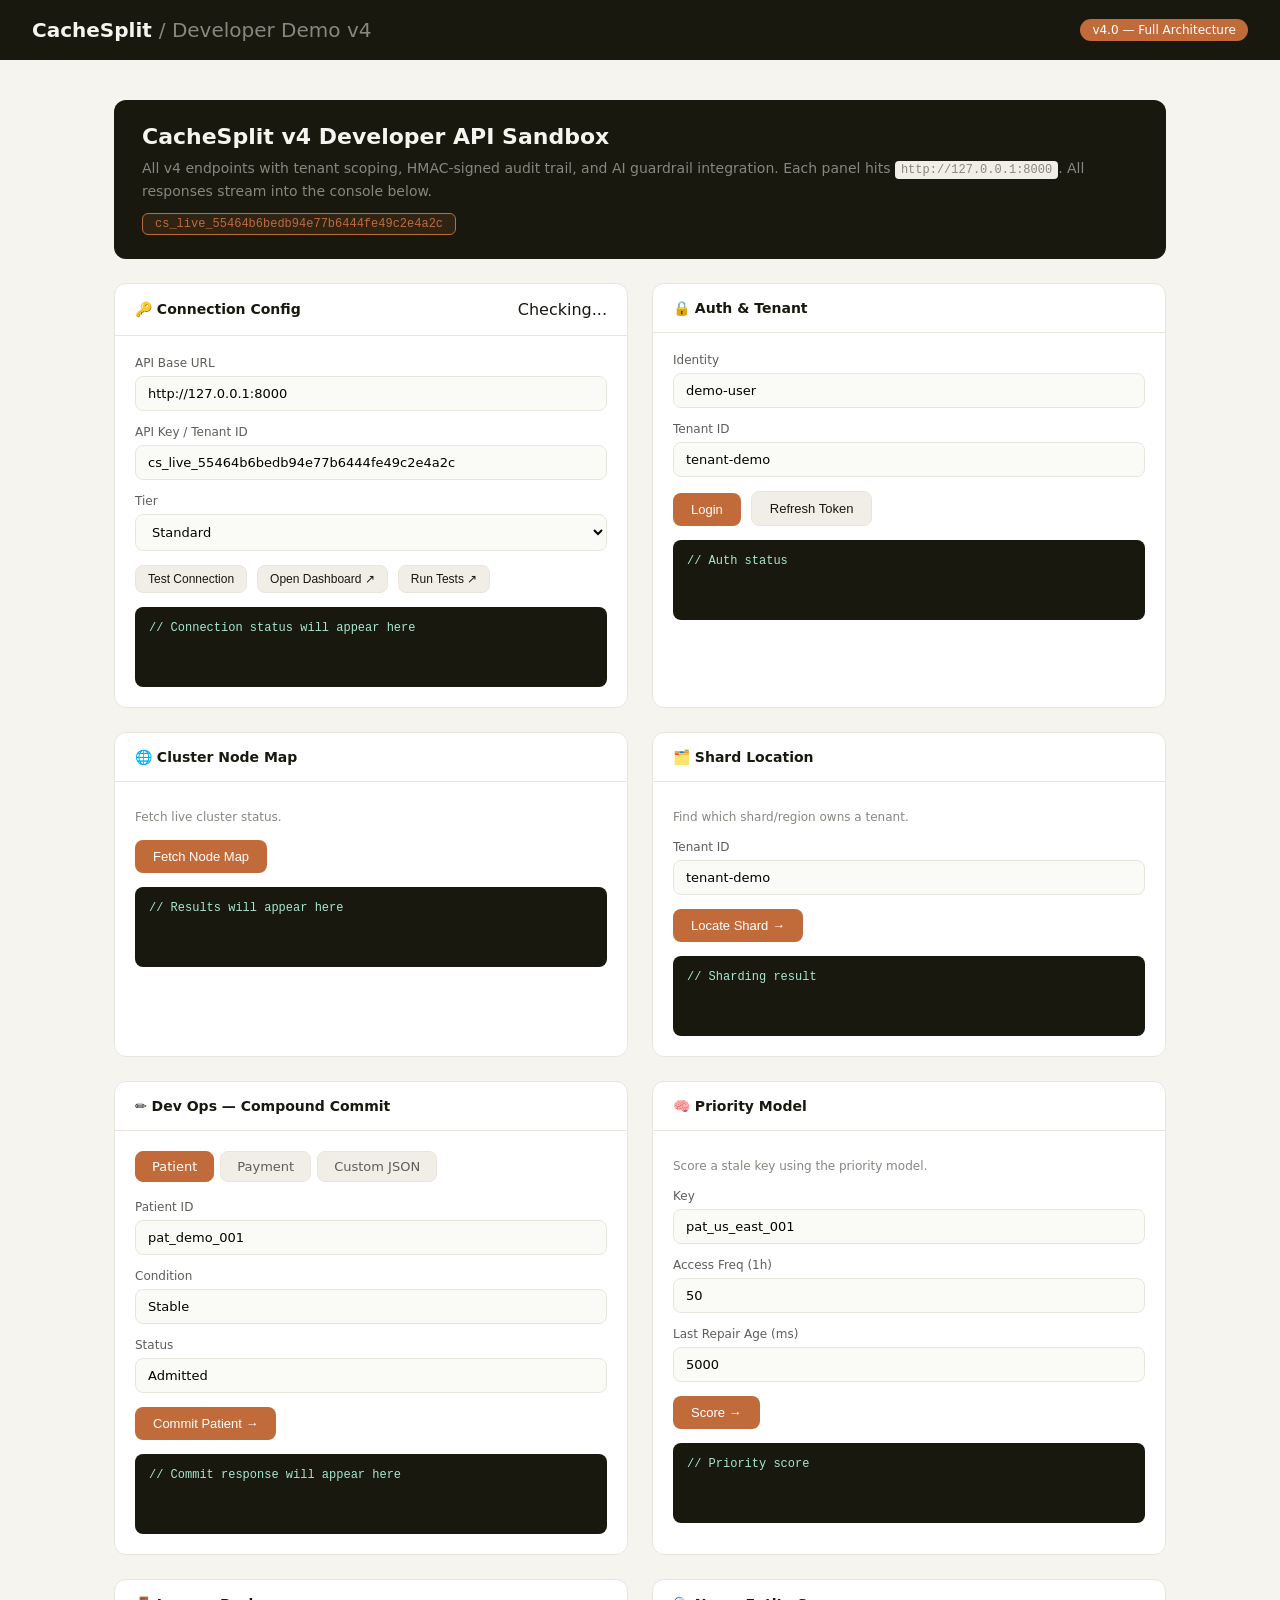
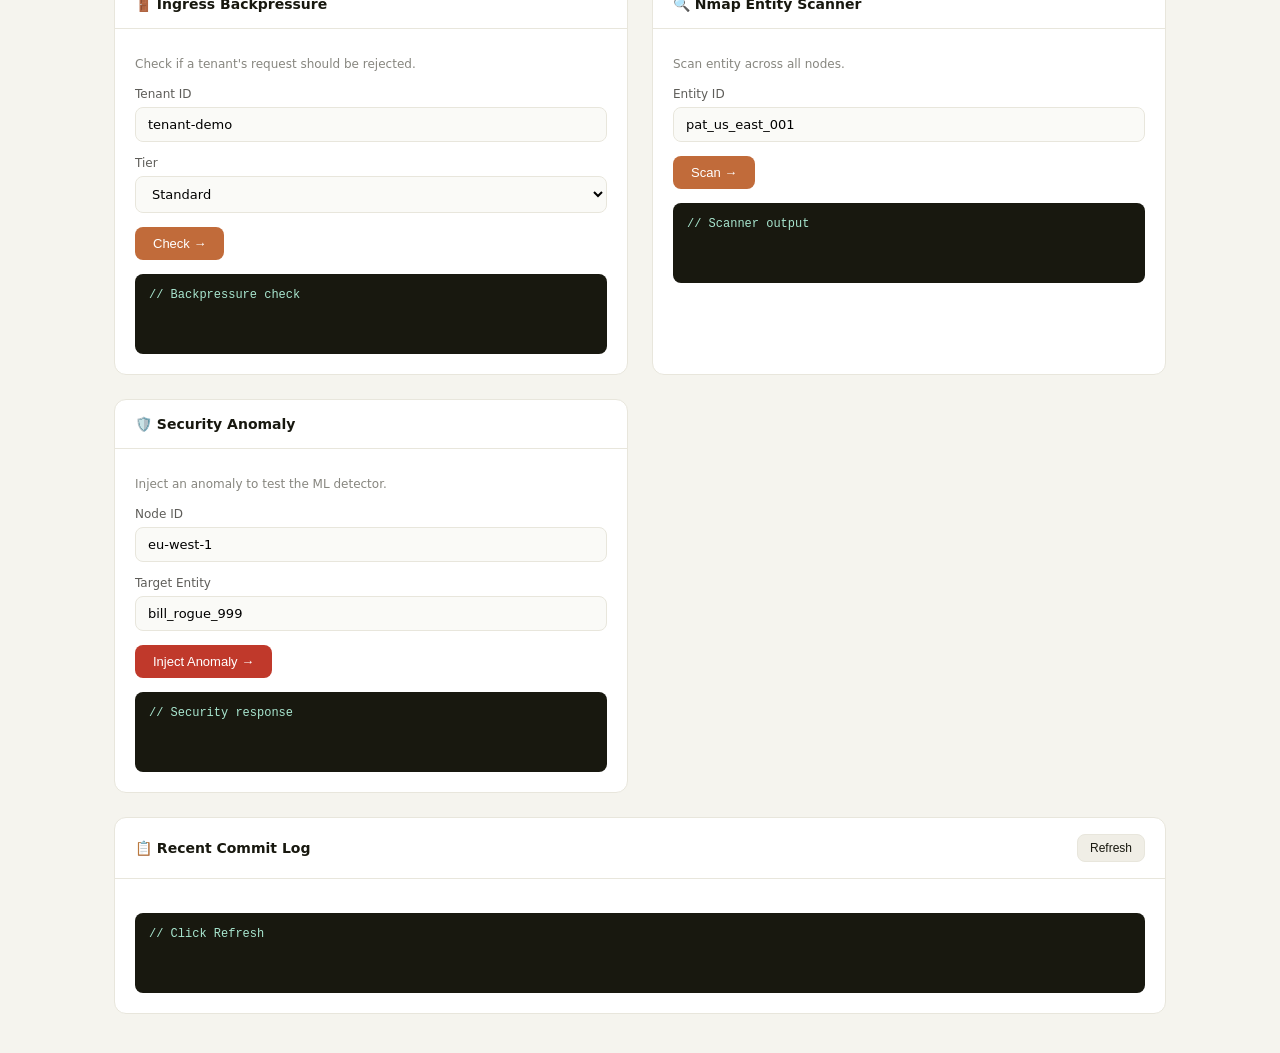
==== commit b387e68c: "Fix static file serving: explicit routes for v4 HTML, JS, CSS" ====
--- a/ui/developer_demo.html
+++ b/ui/developer_demo.html
@@ -421,6 +421,6 @@
     testConnection();
     loadCommits();
 });
-</script>
+<script src="/services_v4.js"></script>
 </body>
 </html>
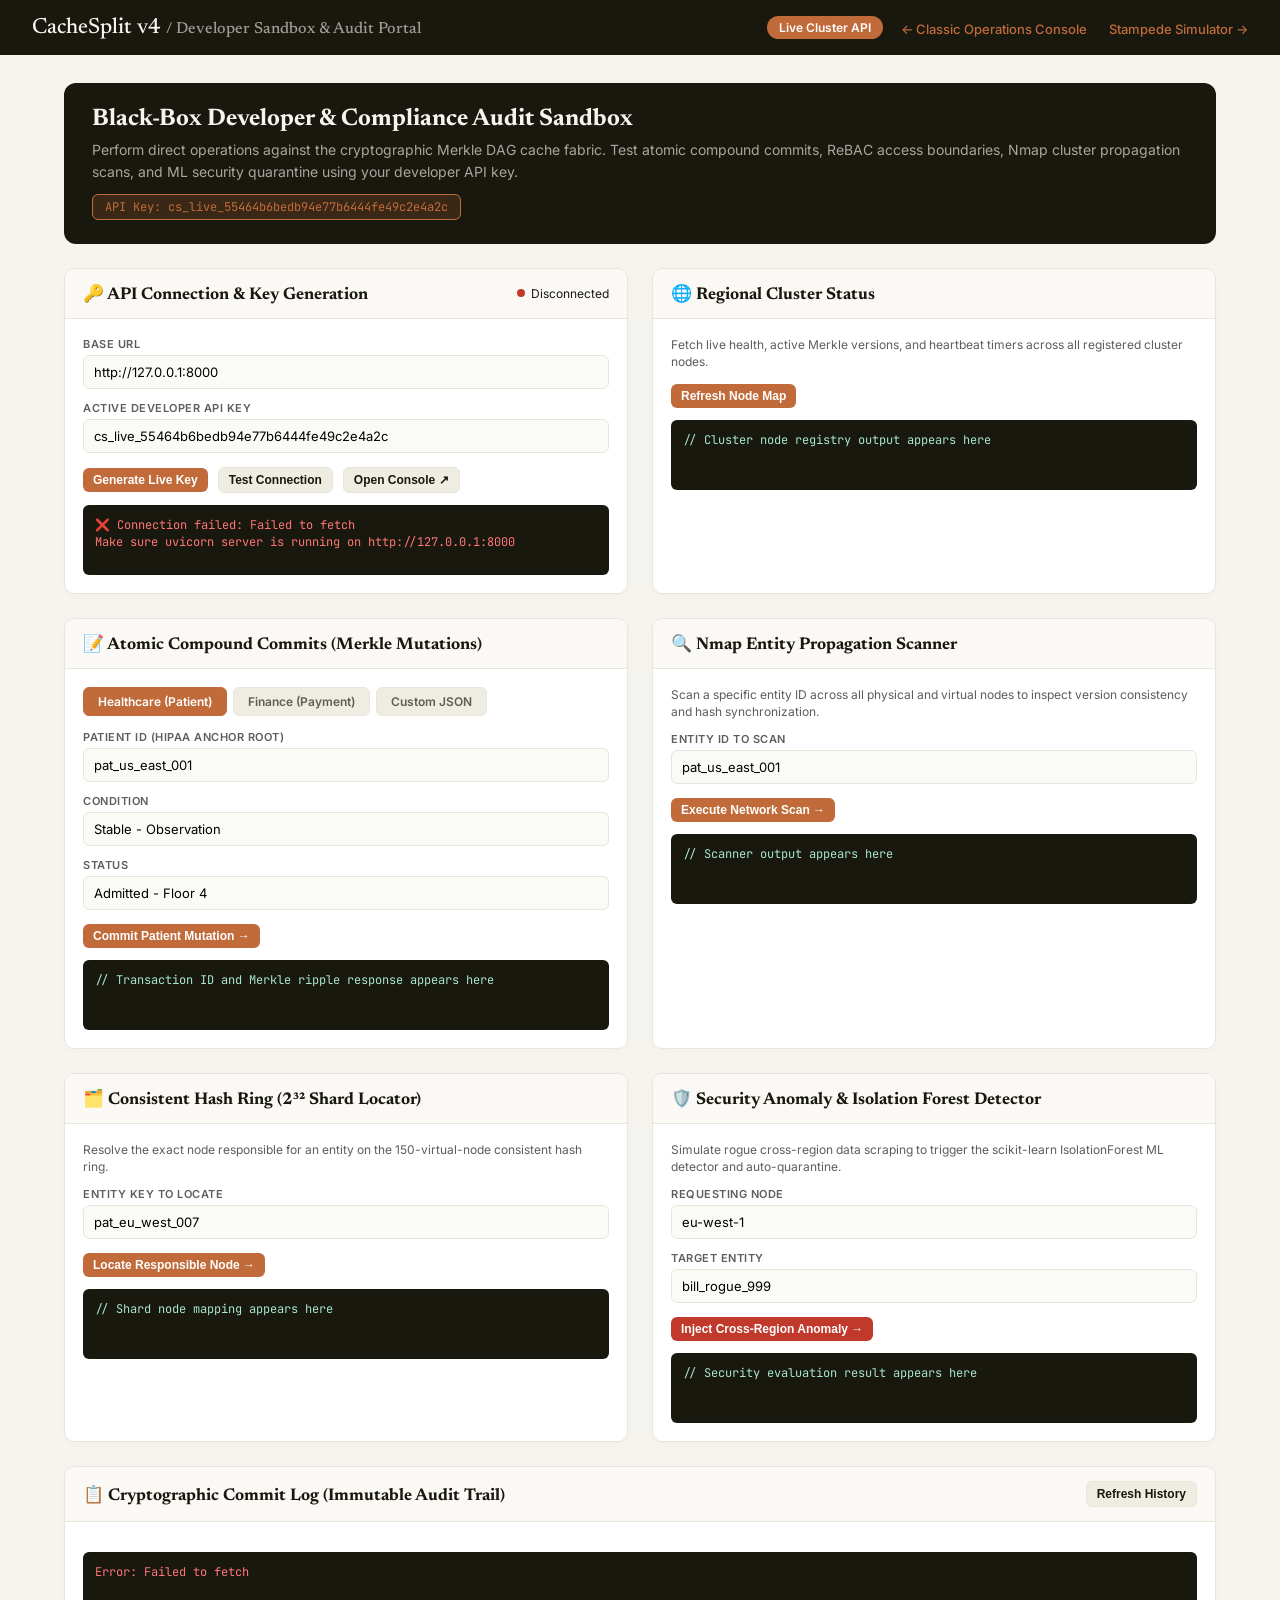
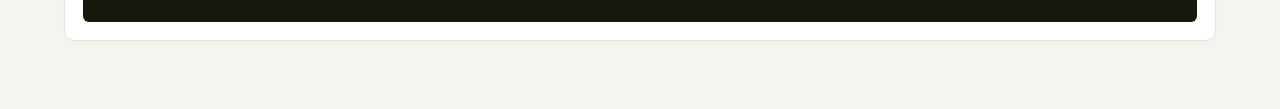
==== commit 5104f3e4: "fix(ci): add pytest.ini and PYTHONPATH to GitHub Actions workflow + fix dev demo API button bindings" ====
--- a/ui/developer_demo.html
+++ b/ui/developer_demo.html
@@ -1,426 +1,588 @@
 <!DOCTYPE html>
 <html lang="en">
 <head>
-    <meta charset="UTF-8">
-    <meta name="viewport" content="width=device-width, initial-scale=1.0">
-    <title>CacheSplit v4 — Developer Demo</title>
-    <style>
-        * { margin: 0; padding: 0; box-sizing: border-box; }
-        body { font-family: 'Inter', system-ui, sans-serif; background: #F5F4EE; color: #18180F; min-height: 100vh; }
-        .header { background: #18180F; color: #F5F4EE; padding: 18px 32px; display: flex; align-items: center; justify-content: space-between; }
-        .header h1 { font-size: 20px; font-weight: 600; }
-        .badge { background: #C16B3A; color: #fff; padding: 4px 12px; border-radius: 20px; font-size: 12px; }
-        .container { max-width: 1100px; margin: 40px auto; padding: 0 24px; display: grid; grid-template-columns: 1fr 1fr; gap: 24px; }
-        .card { background: #fff; border: 1px solid #E8E6DC; border-radius: 12px; overflow: hidden; }
-        .card-header { padding: 16px 20px; border-bottom: 1px solid #E8E6DC; display: flex; align-items: center; justify-content: space-between; }
-        .card-header h3 { font-size: 14px; font-weight: 600; }
-        .card-body { padding: 20px; }
-        .full-width { grid-column: 1 / -1; }
-        label { display: block; font-size: 12px; font-weight: 500; color: #5E5D59; margin-bottom: 6px; margin-top: 14px; }
-        label:first-child { margin-top: 0; }
-        input, textarea, select { width: 100%; padding: 9px 12px; border: 1px solid #E8E6DC; border-radius: 8px; font-size: 13px; font-family: inherit; background: #FAFAF7; outline: none; }
-        input:focus, textarea:focus { border-color: #C16B3A; }
-        textarea { resize: vertical; min-height: 120px; font-family: 'Monaco', monospace; font-size: 12px; }
-        .btn { padding: 9px 18px; border-radius: 8px; font-size: 13px; font-weight: 500; cursor: pointer; border: none; }
-        .btn:hover { opacity: 0.85; }
-        .btn-primary { background: #C16B3A; color: #fff; }
-        .btn-ghost { background: #F0EEE6; color: #18180F; border: 1px solid #E8E6DC; }
-        .btn-danger { background: #c0392b; color: #fff; }
-        .btn-sm { padding: 6px 12px; font-size: 12px; }
-        .row { display: flex; gap: 10px; flex-wrap: wrap; align-items: flex-end; margin-top: 14px; }
-        .response-box { background: #18180F; color: #a8e6cf; border-radius: 8px; padding: 14px; font-family: monospace; font-size: 12px; white-space: pre-wrap; word-break: break-all; min-height: 80px; max-height: 300px; overflow-y: auto; margin-top: 14px; }
-        .api-key-display { background: #F0EEE6; border: 1px solid #E8E6DC; border-radius: 8px; padding: 10px 14px; font-family: monospace; font-size: 13px; color: #C16B3A; font-weight: 600; word-break: break-all; margin-top: 8px; }
-        .tabs { display: flex; gap: 6px; margin-bottom: 18px; flex-wrap: wrap; }
-        .tab { padding: 7px 16px; border-radius: 8px; font-size: 13px; font-weight: 500; cursor: pointer; background: #F0EEE6; color: #5E5D59; border: 1px solid #E8E6DC; }
-        .tab.active { background: #C16B3A; color: #fff; border-color: #C16B3A; }
-        .op-panel { display: none; }
-        .op-panel.active { display: block; }
-        .status-ok { color: #27ae60; font-weight: 600; }
-        .status-err { color: #c0392b; font-weight: 600; }
-        .hint { font-size: 12px; color: #87867F; margin-top: 6px; line-height: 1.5; }
-        code { font-family: monospace; font-size: 12px; background: #F0EEE6; padding: 2px 6px; border-radius: 4px; }
-        .intro { grid-column: 1/-1; background: #18180F; color: #F5F4EE; border-radius: 12px; padding: 24px 28px; }
-        .intro h2 { font-size: 22px; font-weight: 700; margin-bottom: 8px; }
-        .intro p { color: #87867F; font-size: 14px; line-height: 1.6; }
-        .key-chip { display: inline-block; background: #C16B3A22; border: 1px solid #C16B3A; color: #C16B3A; border-radius: 6px; padding: 3px 12px; font-family: monospace; font-size: 12px; margin-top: 10px; }
-    </style>
+  <meta charset="UTF-8">
+  <meta name="viewport" content="width=device-width, initial-scale=1.0">
+  <title>CacheSplit v4 — Developer API & Compliance Sandbox</title>
+  <link rel="preconnect" href="https://fonts.googleapis.com">
+  <link rel="preconnect" href="https://fonts.gstatic.com" crossorigin>
+  <link href="https://fonts.googleapis.com/css2?family=Newsreader:ital,opsz,wght@0,6..72,400;0,6..72,500;0,6..72,600;1,6..72,400&family=Inter:wght@400;500;600;700&family=JetBrains+Mono:wght@400;500&display=swap" rel="stylesheet">
+  <style>
+    :root {
+      --bg: #F5F4EE;
+      --card-bg: #FFFFFF;
+      --text: #18180F;
+      --text-muted: #5E5D59;
+      --border: #E8E6DC;
+      --accent: #C16B3A;
+      --fresh: #27AE60;
+      --stale: #D35400;
+      --danger: #C0392B;
+      --surface-2: #FAFAF7;
+    }
+    * { margin: 0; padding: 0; box-sizing: border-box; }
+    body {
+      background-color: var(--bg);
+      color: var(--text);
+      font-family: 'Inter', -apple-system, BlinkMacSystemFont, sans-serif;
+      min-height: 100vh;
+      padding-bottom: 40px;
+    }
+    header {
+      background: var(--text);
+      color: var(--bg);
+      padding: 16px 32px;
+      display: flex;
+      justify-content: space-between;
+      align-items: center;
+    }
+    header h1 {
+      font-family: 'Newsreader', serif;
+      font-size: 22px;
+      font-weight: 500;
+    }
+    header .badge {
+      background: var(--accent);
+      color: #fff;
+      padding: 4px 12px;
+      border-radius: 20px;
+      font-size: 12px;
+      font-weight: 600;
+    }
+    header nav a {
+      color: var(--accent);
+      text-decoration: none;
+      font-size: 13px;
+      margin-left: 18px;
+      font-weight: 500;
+    }
+    header nav a:hover { text-decoration: underline; }
+    
+    .container {
+      max-width: 1200px;
+      margin: 28px auto;
+      padding: 0 24px;
+      display: grid;
+      grid-template-columns: 1fr 1fr;
+      gap: 24px;
+    }
+    .full-width { grid-column: 1 / -1; }
+    
+    .intro {
+      grid-column: 1 / -1;
+      background: var(--text);
+      color: var(--bg);
+      border-radius: 12px;
+      padding: 24px 28px;
+    }
+    .intro h2 {
+      font-family: 'Newsreader', serif;
+      font-size: 24px;
+      margin-bottom: 8px;
+    }
+    .intro p {
+      color: #A8A69E;
+      font-size: 14px;
+      line-height: 1.6;
+    }
+    .key-chip {
+      display: inline-block;
+      background: rgba(193, 107, 58, 0.2);
+      border: 1px solid var(--accent);
+      color: var(--accent);
+      border-radius: 6px;
+      padding: 4px 12px;
+      font-family: 'JetBrains Mono', monospace;
+      font-size: 12px;
+      margin-top: 10px;
+    }
+
+    .card {
+      background: var(--card-bg);
+      border: 1px solid var(--border);
+      border-radius: 10px;
+      overflow: hidden;
+      box-shadow: 0 2px 8px rgba(0,0,0,0.02);
+    }
+    .card-header {
+      padding: 14px 18px;
+      border-bottom: 1px solid var(--border);
+      display: flex;
+      justify-content: space-between;
+      align-items: center;
+      background: #FAF9F5;
+    }
+    .card-header h3 {
+      font-family: 'Newsreader', serif;
+      font-size: 17px;
+      color: var(--text);
+    }
+    .card-body { padding: 18px; }
+
+    label {
+      display: block;
+      font-size: 11px;
+      text-transform: uppercase;
+      letter-spacing: 0.5px;
+      color: var(--text-muted);
+      margin-bottom: 4px;
+      margin-top: 12px;
+      font-weight: 600;
+    }
+    label:first-child { margin-top: 0; }
+    input, select, textarea {
+      width: 100%;
+      padding: 8px 10px;
+      border: 1px solid var(--border);
+      border-radius: 6px;
+      font-family: inherit;
+      font-size: 13px;
+      background: var(--surface-2);
+      outline: none;
+      transition: border-color 0.15s;
+    }
+    input:focus, select:focus, textarea:focus { border-color: var(--accent); }
+    textarea {
+      font-family: 'JetBrains Mono', monospace;
+      font-size: 12px;
+      min-height: 110px;
+      resize: vertical;
+    }
+
+    .btn {
+      padding: 8px 16px;
+      border-radius: 6px;
+      font-size: 13px;
+      font-weight: 600;
+      cursor: pointer;
+      border: none;
+      transition: all 0.15s;
+    }
+    .btn:hover { opacity: 0.9; }
+    .btn-primary { background: var(--accent); color: #fff; }
+    .btn-ghost { background: #EFECE1; color: var(--text); border: 1px solid var(--border); }
+    .btn-danger { background: var(--danger); color: #fff; }
+    .btn-sm { padding: 5px 10px; font-size: 12px; }
+    .row { display: flex; gap: 10px; margin-top: 14px; align-items: center; flex-wrap: wrap; }
+
+    .response-box {
+      background: #18180F;
+      color: #A8E6CF;
+      border-radius: 6px;
+      padding: 12px;
+      font-family: 'JetBrains Mono', monospace;
+      font-size: 12px;
+      white-space: pre-wrap;
+      word-break: break-all;
+      min-height: 70px;
+      max-height: 240px;
+      overflow-y: auto;
+      margin-top: 12px;
+      line-height: 1.4;
+    }
+
+    .tabs { display: flex; gap: 6px; margin-bottom: 14px; flex-wrap: wrap; }
+    .tab {
+      padding: 6px 14px;
+      border-radius: 6px;
+      font-size: 12px;
+      font-weight: 600;
+      cursor: pointer;
+      background: #EFECE1;
+      color: var(--text-muted);
+      border: 1px solid var(--border);
+    }
+    .tab.active { background: var(--accent); color: #fff; border-color: var(--accent); }
+    .op-panel { display: none; }
+    .op-panel.active { display: block; }
+
+    .dot { width: 8px; height: 8px; border-radius: 50%; background: var(--fresh); display: inline-block; }
+    .dot.red { background: var(--danger); }
+    .hint { font-size: 12px; color: var(--text-muted); margin-bottom: 10px; line-height: 1.4; }
+
+    .scan-row {
+      display: flex;
+      justify-content: space-between;
+      align-items: center;
+      padding: 8px 12px;
+      border-bottom: 1px solid #EFECE1;
+      font-size: 12px;
+      font-family: 'JetBrains Mono', monospace;
+    }
+    .scan-badge {
+      padding: 2px 8px;
+      border-radius: 4px;
+      font-size: 10px;
+      font-weight: 700;
+      text-transform: uppercase;
+    }
+    .scan-ok { background: #E8F8F0; color: var(--fresh); }
+    .scan-stale { background: #FDF2E9; color: var(--stale); }
+    .scan-miss { background: #FDEDEC; color: var(--danger); }
+  </style>
 </head>
 <body>
 
-<div class="header">
-    <h1>CacheSplit <span style="opacity:.5; font-weight:400">/ Developer Demo v4</span></h1>
-    <span class="badge">v4.0 — Full Architecture</span>
-</div>
+<header>
+  <h1>CacheSplit v4 <span style="opacity:0.6; font-size:16px;">/ Developer Sandbox & Audit Portal</span></h1>
+  <div style="display:flex; align-items:center;">
+    <span class="badge">Live Cluster API</span>
+    <nav>
+      <a href="/dashboard">← Classic Operations Console</a>
+      <a href="/simulation">Stampede Simulator →</a>
+    </nav>
+  </div>
+</header>
 
 <div class="container">
 
-    <!-- Intro Banner -->
-    <div class="intro">
-        <h2>CacheSplit v4 Developer API Sandbox</h2>
-        <p>All v4 endpoints with tenant scoping, HMAC-signed audit trail, and AI guardrail integration. Each panel hits <code>http://127.0.0.1:8000</code>. All responses stream into the console below.</p>
-        <div class="key-chip" id="displayed-key">cs_live_55464b6bedb94e77b6444fe49c2e4a2c</div>
-    </div>
-
-    <!-- Config Card -->
-    <div class="card">
-        <div class="card-header">
-            <h3>🔑 Connection Config</h3>
-            <span class="status-row"><span class="dot" id="conn-dot"></span><span id="conn-status">Checking...</span></span>
-        </div>
-        <div class="card-body">
-            <label>API Base URL</label>
-            <input id="cfg-base" value="http://127.0.0.1:8000">
-            <label>API Key / Tenant ID</label>
-            <input id="cfg-key" value="cs_live_55464b6bedb94e77b6444fe49c2e4a2c">
-            <label>Tier</label>
-            <select id="cfg-tier">
-                <option value="enterprise">Enterprise</option>
-                <option value="standard" selected>Standard</option>
-                <option value="basic">Basic</option>
-            </select>
-            <div class="row">
-                <button class="btn btn-ghost btn-sm" onclick="testConnection()">Test Connection</button>
-                <button class="btn btn-ghost btn-sm" onclick="openDashboard()">Open Dashboard ↗</button>
-                <button class="btn btn-ghost btn-sm" onclick="openTests()">Run Tests ↗</button>
-            </div>
-            <div class="response-box" id="cfg-result">// Connection status will appear here</div>
-        </div>
-    </div>
-
-    <!-- Auth + Tenant Card -->
-    <div class="card">
-        <div class="card-header"><h3>🔒 Auth &amp; Tenant</h3></div>
-        <div class="card-body">
-            <label>Identity</label><input id="auth-identity" value="demo-user">
-            <label>Tenant ID</label><input id="auth-tenant" value="tenant-demo">
-            <div class="row">
-                <button class="btn btn-primary" onclick="authLogin()">Login</button>
-                <button class="btn btn-ghost" onclick="authRefresh()">Refresh Token</button>
-            </div>
-            <div class="response-box" id="auth-result">// Auth status</div>
-        </div>
-    </div>
-
-    <!-- Node Map -->
-    <div class="card">
-        <div class="card-header"><h3>🌐 Cluster Node Map</h3></div>
-        <div class="card-body">
-            <p class="hint">Fetch live cluster status.</p>
-            <div class="row"><button class="btn btn-primary" onclick="runOp('node-map')">Fetch Node Map</button></div>
-            <div class="response-box" id="node-map-result">// Results will appear here</div>
-        </div>
-    </div>
-
-    <!-- Shard Location -->
-    <div class="card">
-        <div class="card-header"><h3>🗂️ Shard Location</h3></div>
-        <div class="card-body">
-            <p class="hint">Find which shard/region owns a tenant.</p>
-            <label>Tenant ID</label><input id="shard-tenant" value="tenant-demo">
-            <div class="row"><button class="btn btn-primary" onclick="locateShard()">Locate Shard →</button></div>
-            <div class="response-box" id="shard-result">// Sharding result</div>
-        </div>
-    </div>
-
-    <!-- Dev Ops -->
-    <div class="card">
-        <div class="card-header"><h3>✏️ Dev Ops — Compound Commit</h3></div>
-        <div class="card-body">
-            <div class="tabs">
-                <div class="tab active" onclick="switchTab('patient')">Patient</div>
-                <div class="tab" onclick="switchTab('payment')">Payment</div>
-                <div class="tab" onclick="switchTab('custom')">Custom JSON</div>
-            </div>
-            <div class="op-panel active" id="panel-patient">
-                <label>Patient ID</label><input id="pt-id" value="pat_demo_001">
-                <label>Condition</label><input id="pt-cond" value="Stable">
-                <label>Status</label><input id="pt-status" value="Admitted">
-                <div class="row"><button class="btn btn-primary" onclick="commitPatient()">Commit Patient →</button></div>
-            </div>
-            <div class="op-panel" id="panel-payment">
-                <label>Payment ID</label><input id="pay-id" value="pay_demo_001">
-                <label>Amount (USD)</label><input id="pay-amt" type="number" value="250">
-                <div class="row"><button class="btn btn-primary" onclick="commitPayment()">Commit Payment →</button></div>
-            </div>
-            <div class="op-panel" id="panel-custom">
-                <label>Raw Payload (JSON)</label>
-                <textarea id="custom-payload">{"mutations":[{"entity_id":"custom_001","entity_type":"custom","data":{"key":"value"}}],"edges":[]}</textarea>
-                <div class="row"><button class="btn btn-primary" onclick="commitCustom()">Send Raw Commit →</button></div>
-            </div>
-            <div class="response-box" id="devops-result">// Commit response will appear here</div>
-        </div>
-    </div>
-
-    <!-- Priority Model -->
-    <div class="card">
-        <div class="card-header"><h3>🧠 Priority Model</h3></div>
-        <div class="card-body">
-            <p class="hint">Score a stale key using the priority model.</p>
-            <label>Key</label><input id="priority-key" value="pat_us_east_001">
-            <label>Access Freq (1h)</label><input id="priority-freq" type="number" value="50">
-            <label>Last Repair Age (ms)</label><input id="priority-age" type="number" value="5000">
-            <div class="row"><button class="btn btn-primary" onclick="scorePriority()">Score →</button></div>
-            <div class="response-box" id="priority-result">// Priority score</div>
-        </div>
-    </div>
-
-    <!-- Backpressure -->
-    <div class="card">
-        <div class="card-header"><h3>🚪 Ingress Backpressure</h3></div>
-        <div class="card-body">
-            <p class="hint">Check if a tenant's request should be rejected.</p>
-            <label>Tenant ID</label><input id="ingress-tenant" value="tenant-demo">
-            <label>Tier</label>
-            <select id="ingress-tier">
-                <option value="enterprise">Enterprise</option>
-                <option value="standard" selected>Standard</option>
-                <option value="basic">Basic</option>
-            </select>
-            <div class="row"><button class="btn btn-primary" onclick="checkBackpressure()">Check →</button></div>
-            <div class="response-box" id="ingress-result">// Backpressure check</div>
-        </div>
-    </div>
-
-    <!-- Nmap Scanner -->
-    <div class="card">
-        <div class="card-header"><h3>🔍 Nmap Entity Scanner</h3></div>
-        <div class="card-body">
-            <p class="hint">Scan entity across all nodes.</p>
-            <label>Entity ID</label><input id="scan-id" value="pat_us_east_001">
-            <div class="row"><button class="btn btn-primary" onclick="runScan()">Scan →</button></div>
-            <div id="scan-result-table" style="margin-top:14px; display:none;"></div>
-            <div class="response-box" id="scan-result">// Scanner output</div>
-        </div>
-    </div>
-
-    <!-- Anomaly -->
-    <div class="card">
-        <div class="card-header"><h3>🛡️ Security Anomaly</h3></div>
-        <div class="card-body">
-            <p class="hint">Inject an anomaly to test the ML detector.</p>
-            <label>Node ID</label><input id="sec-node" value="eu-west-1">
-            <label>Target Entity</label><input id="sec-entity" value="bill_rogue_999">
-            <div class="row"><button class="btn btn-danger" onclick="injectAnomaly()">Inject Anomaly →</button></div>
-            <div class="response-box" id="sec-result">// Security response</div>
-        </div>
-    </div>
-
-    <!-- Recent Commits -->
-    <div class="card full-width">
-        <div class="card-header">
-            <h3>📋 Recent Commit Log</h3>
-            <button class="btn btn-ghost btn-sm" onclick="loadCommits()">Refresh</button>
-        </div>
-        <div class="card-body">
-            <div class="response-box" id="commits-result" style="max-height:400px;">// Click Refresh</div>
-        </div>
-    </div>
+  <!-- Intro Banner -->
+  <div class="intro">
+    <h2>Black-Box Developer & Compliance Audit Sandbox</h2>
+    <p>Perform direct operations against the cryptographic Merkle DAG cache fabric. Test atomic compound commits, ReBAC access boundaries, Nmap cluster propagation scans, and ML security quarantine using your developer API key.</p>
+    <div>
+      <span class="key-chip" id="displayed-key">API Key: cs_live_55464b6bedb94e77b6444fe49c2e4a2c</span>
+    </div>
+  </div>
+
+  <!-- Connection & Key Generator -->
+  <div class="card">
+    <div class="card-header">
+      <h3>🔑 API Connection & Key Generation</h3>
+      <span style="font-size:12px; display:flex; align-items:center; gap:6px;">
+        <span class="dot" id="conn-dot"></span><span id="conn-status">Checking...</span>
+      </span>
+    </div>
+    <div class="card-body">
+      <label>Base URL</label>
+      <input id="cfg-base" value="http://127.0.0.1:8000">
+      
+      <label>Active Developer API Key</label>
+      <input id="cfg-key" value="cs_live_55464b6bedb94e77b6444fe49c2e4a2c">
+
+      <div class="row">
+        <button class="btn btn-primary btn-sm" onclick="generateNewApiKey()">Generate Live Key</button>
+        <button class="btn btn-ghost btn-sm" onclick="testConnection()">Test Connection</button>
+        <button class="btn btn-ghost btn-sm" onclick="openDashboard()">Open Console ↗</button>
+      </div>
+      <div class="response-box" id="cfg-result">// Connection status and generated keys appear here</div>
+    </div>
+  </div>
+
+  <!-- Cluster Node Topology Map -->
+  <div class="card">
+    <div class="card-header"><h3>🌐 Regional Cluster Status</h3></div>
+    <div class="card-body">
+      <p class="hint">Fetch live health, active Merkle versions, and heartbeat timers across all registered cluster nodes.</p>
+      <div class="row">
+        <button class="btn btn-primary btn-sm" onclick="fetchNodeMap()">Refresh Node Map</button>
+      </div>
+      <div class="response-box" id="node-map-result">// Cluster node registry output appears here</div>
+    </div>
+  </div>
+
+  <!-- Compound Commits (Healthcare / Compliance / Payments) -->
+  <div class="card">
+    <div class="card-header"><h3>📝 Atomic Compound Commits (Merkle Mutations)</h3></div>
+    <div class="card-body">
+      <div class="tabs">
+        <div class="tab active" onclick="switchTab('patient')">Healthcare (Patient)</div>
+        <div class="tab" onclick="switchTab('payment')">Finance (Payment)</div>
+        <div class="tab" onclick="switchTab('custom')">Custom JSON</div>
+      </div>
+
+      <!-- Patient Tab -->
+      <div class="op-panel active" id="panel-patient">
+        <label>Patient ID (HIPAA Anchor Root)</label>
+        <input id="pt-id" value="pat_us_east_001">
+        <label>Condition</label>
+        <input id="pt-cond" value="Stable - Observation">
+        <label>Status</label>
+        <input id="pt-status" value="Admitted - Floor 4">
+        <div class="row"><button class="btn btn-primary btn-sm" onclick="commitPatient()">Commit Patient Mutation →</button></div>
+      </div>
+
+      <!-- Payment Tab -->
+      <div class="op-panel" id="panel-payment">
+        <label>Payment ID</label>
+        <input id="pay-id" value="pay_demo_001">
+        <label>Amount ($ USD)</label>
+        <input id="pay-amt" type="number" value="350">
+        <label>Linked Billing Account ID</label>
+        <input id="pay-billing" value="bill_demo_001">
+        <div class="row"><button class="btn btn-primary btn-sm" onclick="commitPayment()">Commit Payment Edge →</button></div>
+      </div>
+
+      <!-- Custom JSON Tab -->
+      <div class="op-panel" id="panel-custom">
+        <label>Raw Compound Commit Payload</label>
+        <textarea id="custom-payload">{
+  "mutations": [
+    {
+      "entity_id": "audit_rec_101",
+      "entity_type": "compliance_record",
+      "data": { "auditor": "SecOps Lead", "action": "ACCESS_VERIFIED", "timestamp": "2026-09-05T22:40:00Z" }
+    }
+  ],
+  "edges": []
+}</textarea>
+        <div class="row"><button class="btn btn-primary btn-sm" onclick="commitCustom()">Send Custom Commit →</button></div>
+      </div>
+
+      <div class="response-box" id="devops-result">// Transaction ID and Merkle ripple response appears here</div>
+    </div>
+  </div>
+
+  <!-- Nmap Entity Scanner -->
+  <div class="card">
+    <div class="card-header"><h3>🔍 Nmap Entity Propagation Scanner</h3></div>
+    <div class="card-body">
+      <p class="hint">Scan a specific entity ID across all physical and virtual nodes to inspect version consistency and hash synchronization.</p>
+      <label>Entity ID to Scan</label>
+      <input id="scan-id" value="pat_us_east_001">
+      <div class="row"><button class="btn btn-primary btn-sm" onclick="runScan()">Execute Network Scan →</button></div>
+      <div id="scan-result-table" style="margin-top:14px; border:1px solid var(--border); border-radius:6px; overflow:hidden; display:none;"></div>
+      <div class="response-box" id="scan-result">// Scanner output appears here</div>
+    </div>
+  </div>
+
+  <!-- Consistent Hashing Shard Locator -->
+  <div class="card">
+    <div class="card-header"><h3>🗂️ Consistent Hash Ring (2³² Shard Locator)</h3></div>
+    <div class="card-body">
+      <p class="hint">Resolve the exact node responsible for an entity on the 150-virtual-node consistent hash ring.</p>
+      <label>Entity Key to Locate</label>
+      <input id="shard-key" value="pat_eu_west_007">
+      <div class="row"><button class="btn btn-primary btn-sm" onclick="locateShard()">Locate Responsible Node →</button></div>
+      <div class="response-box" id="shard-result">// Shard node mapping appears here</div>
+    </div>
+  </div>
+
+  <!-- Security Anomaly Injection -->
+  <div class="card">
+    <div class="card-header"><h3>🛡️ Security Anomaly & Isolation Forest Detector</h3></div>
+    <div class="card-body">
+      <p class="hint">Simulate rogue cross-region data scraping to trigger the scikit-learn IsolationForest ML detector and auto-quarantine.</p>
+      <label>Requesting Node</label>
+      <input id="sec-node" value="eu-west-1">
+      <label>Target Entity</label>
+      <input id="sec-entity" value="bill_rogue_999">
+      <div class="row"><button class="btn btn-danger btn-sm" onclick="injectAnomaly()">Inject Cross-Region Anomaly →</button></div>
+      <div class="response-box" id="sec-result">// Security evaluation result appears here</div>
+    </div>
+  </div>
+
+  <!-- Recent Merkle Commit History Log -->
+  <div class="card full-width">
+    <div class="card-header">
+      <h3>📋 Cryptographic Commit Log (Immutable Audit Trail)</h3>
+      <button class="btn btn-ghost btn-sm" onclick="loadCommits()">Refresh History</button>
+    </div>
+    <div class="card-body">
+      <div class="response-box" id="commits-result" style="max-height:280px;">// Click Refresh History to view recent commits</div>
+    </div>
+  </div>
 
 </div>
 
 <script>
 const API_KEY = () => document.getElementById('cfg-key').value.trim();
 const BASE    = () => document.getElementById('cfg-base').value.trim();
-const TIER    = () => document.getElementById('cfg-tier').value;
 
 function headers() {
-    return { 'Content-Type': 'application/json', 'Authorization': `Bearer ${API_KEY()}` };
+  return {
+    'Content-Type': 'application/json',
+    'Authorization': `Bearer ${API_KEY()}`
+  };
 }
 
 function showResult(id, data, isErr=false) {
-    const el = document.getElementById(id);
-    el.textContent = typeof data === 'string' ? data : JSON.stringify(data, null, 2);
-    el.style.color = isErr ? '#ff6b6b' : '#a8e6cf';
+  const el = document.getElementById(id);
+  if (!el) return;
+  el.textContent = typeof data === 'string' ? data : JSON.stringify(data, null, 2);
+  el.style.color = isErr ? '#FF7675' : '#A8E6CF';
 }
 
 async function testConnection() {
-    try {
-        const r = await fetch(`${BASE()}/api/dashboard/node-map`, { headers: headers() });
-        const d = await r.json();
-        document.getElementById('conn-dot').className = 'dot';
-        document.getElementById('conn-status').textContent = 'Connected (v4)';
-        showResult('cfg-result', `✅ Connected to CacheSplit v4\nNodes: ${(d.nodes||[]).length} active\nAuth: ${headers()['Authorization']}`);
-    } catch(e) {
-        document.getElementById('conn-dot').className = 'dot red';
-        document.getElementById('conn-status').textContent = 'Disconnected';
-        showResult('cfg-result', `❌ Connection failed: ${e.message}`, true);
-    }
-}
-
-function openDashboard() { window.open(`${BASE()}/v4_dashboard.html`, '_blank'); }
-function openTests() { window.open(`${BASE()}/test_cases.html`, '_blank'); }
-
-// ── Auth ─────────────────────────────────────────────
-async function authLogin() {
-    const identity = document.getElementById('auth-identity').value;
-    const tenant = document.getElementById('auth-tenant').value;
-    const tier = TIER();
-    try {
-        const r = await fetch(`${BASE()}/api/auth/token`, {
-            method: 'POST', headers: headers(),
-            body: JSON.stringify({ identity, tenant_id: tenant, tier })
-        });
-        const d = await r.json();
-        const el = document.getElementById('auth-result');
-        if (d.access_token) {
-            el.textContent = `✅ Authenticated\nIdentity: ${identity}\nTenant: ${tenant}\nTier: ${tier}`;
-            document.getElementById('auth-result').style.color = '#27ae60';
-        } else {
-            el.textContent = `❌ ${d.error || 'Login failed'}`;
-        }
-    } catch(e) { showResult('auth-result', `Error: ${e.message}`, true); }
-}
-
-async function authRefresh() {
-    try {
-        const r = await fetch(`${BASE()}/api/auth/refresh`, {
-            method: 'POST', headers: headers()
-        });
-        const d = await r.json();
-        showResult('auth-result', `✅ Token refreshed\nExpires: ${d.expires_in}s`);
-    } catch(e) { showResult('auth-result', `Error: ${e.message}`, true); }
-}
-
-// ── Dev Ops ──────────────────────────────────────────
+  try {
+    const r = await fetch(`${BASE()}/api/dashboard/node-map`);
+    const d = await r.json();
+    document.getElementById('conn-dot').className = 'dot';
+    document.getElementById('conn-status').textContent = 'Connected (v4)';
+    showResult('cfg-result', `✅ Connected to CacheSplit Cluster\nNodes Online: ${(d.nodes || []).length}\nActive Key: ${API_KEY()}`);
+  } catch(e) {
+    document.getElementById('conn-dot').className = 'dot red';
+    document.getElementById('conn-status').textContent = 'Disconnected';
+    showResult('cfg-result', `❌ Connection failed: ${e.message}\nMake sure uvicorn server is running on ${BASE()}`, true);
+  }
+}
+
+async function generateNewApiKey() {
+  try {
+    showResult('cfg-result', '⏳ Generating new live API key...');
+    const r = await fetch(`${BASE()}/api/dev/keys`, { method: 'POST' });
+    const d = await r.json();
+    if (d.api_key) {
+      document.getElementById('cfg-key').value = d.api_key;
+      document.getElementById('displayed-key').textContent = `API Key: ${d.api_key}`;
+      showResult('cfg-result', `✅ Generated Live API Key:\n${d.api_key}\n\nKey is now active for all subsequent requests.`);
+    } else {
+      showResult('cfg-result', d, true);
+    }
+  } catch(e) {
+    showResult('cfg-result', `Error generating key: ${e.message}`, true);
+  }
+}
+
+function openDashboard() { window.open(`${BASE()}/dashboard`, '_blank'); }
+
+async function fetchNodeMap() {
+  try {
+    showResult('node-map-result', '⏳ Fetching cluster topology...');
+    const r = await fetch(`${BASE()}/api/dashboard/node-map`);
+    const d = await r.json();
+    showResult('node-map-result', d);
+  } catch(e) {
+    showResult('node-map-result', `Error: ${e.message}`, true);
+  }
+}
+
 async function devOps(payload) {
-    try {
-        showResult('devops-result', '⏳ Sending commit...');
-        const r = await fetch(`${BASE()}/api/dev/ops`, {
-            method: 'POST', headers: headers(), body: JSON.stringify(payload)
-        });
-        const d = await r.json();
-        showResult('devops-result', d, !r.ok);
-    } catch(e) { showResult('devops-result', `Error: ${e.message}`, true); }
+  try {
+    showResult('devops-result', '⏳ Executing compound commit transaction...');
+    const r = await fetch(`${BASE()}/api/dev/ops`, {
+      method: 'POST',
+      headers: headers(),
+      body: JSON.stringify(payload)
+    });
+    const d = await r.json();
+    showResult('devops-result', d, !r.ok);
+    loadCommits();
+  } catch(e) {
+    showResult('devops-result', `Error: ${e.message}`, true);
+  }
 }
 
 function commitPatient() {
-    devOps({
-        mutations: [{ entity_id: document.getElementById('pt-id').value, entity_type: 'patient',
-            data: { condition: document.getElementById('pt-cond').value, status: document.getElementById('pt-status').value } }],
-        edges: []
+  const ptId = document.getElementById('pt-id').value.trim();
+  const cond = document.getElementById('pt-cond').value.trim();
+  const stat = document.getElementById('pt-status').value.trim();
+  devOps({
+    mutations: [{
+      entity_id: ptId,
+      entity_type: 'patient',
+      data: { condition: cond, status: stat, updated_at: new Date().toISOString() }
+    }],
+    edges: []
+  });
+}
+
+function commitPayment() {
+  const payId = document.getElementById('pay-id').value.trim();
+  const billId = document.getElementById('pay-billing').value.trim();
+  const amt = parseFloat(document.getElementById('pay-amt').value) || 100;
+  devOps({
+    mutations: [{
+      entity_id: payId,
+      entity_type: 'payment',
+      data: { amount: amt, status: 'completed', timestamp: new Date().toISOString() }
+    }],
+    edges: [{
+      from_entity_id: billId,
+      to_entity_id: payId,
+      relationship_type: 'HAS_PAYMENT'
+    }]
+  });
+}
+
+function commitCustom() {
+  try {
+    const payload = JSON.parse(document.getElementById('custom-payload').value);
+    devOps(payload);
+  } catch(e) {
+    showResult('devops-result', `Invalid JSON payload: ${e.message}`, true);
+  }
+}
+
+async function runScan() {
+  const eid = document.getElementById('scan-id').value.trim();
+  if (!eid) return;
+  try {
+    showResult('scan-result', `⏳ Scanning cluster nodes for entity: ${eid}...`);
+    const r = await fetch(`${BASE()}/api/scan/${encodeURIComponent(eid)}`);
+    const d = await r.json();
+    showResult('scan-result', d);
+
+    const table = document.getElementById('scan-result-table');
+    table.style.display = 'block';
+    const entries = Object.entries(d);
+    table.innerHTML = `<div style="padding:8px 12px; font-weight:700; font-size:11px; background:#FAF9F5; text-transform:uppercase;">Node Propagation Matrix — ${eid}</div>` +
+      entries.map(([node, info]) => {
+        const status = info.status || (info.version ? 'found' : 'missing');
+        const cls = status === 'missing' ? 'scan-miss' : status === 'stale' ? 'scan-stale' : 'scan-ok';
+        return `<div class="scan-row">
+          <strong>${node}</strong>
+          <div>
+            <span style="margin-right:8px;">v${info.version || 0}</span>
+            <span class="scan-badge ${cls}">${status}</span>
+          </div>
+        </div>`;
+      }).join('');
+  } catch(e) {
+    showResult('scan-result', `Error: ${e.message}`, true);
+  }
+}
+
+async function locateShard() {
+  const key = document.getElementById('shard-key').value.trim();
+  if (!key) return;
+  try {
+    showResult('shard-result', `⏳ Resolving hash ring position for key: ${key}...`);
+    const r = await fetch(`${BASE()}/api/sharding/locate/${encodeURIComponent(key)}`);
+    const d = await r.json();
+    showResult('shard-result', d);
+  } catch(e) {
+    showResult('shard-result', `Error: ${e.message}`, true);
+  }
+}
+
+async function injectAnomaly() {
+  const node = document.getElementById('sec-node').value.trim();
+  const entity = document.getElementById('sec-entity').value.trim();
+  try {
+    showResult('sec-result', '⏳ Submitting traversal pattern to ML Isolation Forest...');
+    const r = await fetch(`${BASE()}/api/dashboard/security/test-anomaly`, {
+      method: 'POST',
+      headers: { 'Content-Type': 'application/json' },
+      body: JSON.stringify({ requesting_node_id: node, requester_region: 'EU-West', target_entity_id: entity })
     });
-}
-
-function commitPayment() {
-    devOps({
-        mutations: [{ entity_id: document.getElementById('pay-id').value, entity_type: 'payment',
-            data: { amount: parseFloat(document.getElementById('pay-amt').value), status: 'completed' } }],
-        edges: [{ from_entity_id: document.getElementById('pay-billing')?.value || 'bill_demo_001', to_entity_id: document.getElementById('pay-id').value, relationship_type: 'HAS_PAYMENT' }]
-    });
-}
-
-function commitCustom() {
-    try {
-        const payload = JSON.parse(document.getElementById('custom-payload').value);
-        devOps(payload);
-    } catch(e) { showResult('devops-result', `Invalid JSON: ${e.message}`, true); }
-}
-
-// ── Priority Model ────────────────────────────────────
-async function scorePriority() {
-    const key = document.getElementById('priority-key').value;
-    const freq = parseFloat(document.getElementById('priority-freq').value) || 0;
-    const age = parseFloat(document.getElementById('priority-age').value) || 0;
-    try {
-        const r = await fetch(`${BASE()}/api/priority/score`, {
-            method: 'POST', headers: headers(),
-            body: JSON.stringify({ key, access_freq_1h: freq, last_repair_age_ms: age, tenant_tier: TIER() })
-        });
-        const d = await r.json();
-        showResult('priority-result', d);
-    } catch(e) { showResult('priority-result', `Error: ${e.message}`, true); }
-}
-
-// ── Ingress Backpressure ──────────────────────────────
-async function checkBackpressure() {
-    const tenant = document.getElementById('ingress-tenant').value;
-    const tier = document.getElementById('ingress-tier').value;
-    try {
-        const r = await fetch(`${BASE()}/api/ingress/check`, {
-            method: 'POST', headers: headers(),
-            body: JSON.stringify({ tenant_id: tenant, tier })
-        });
-        const d = await r.json();
-        showResult('ingress-result', `Allow: ${d.allow}\nRetry-After: ${d.retry_after_seconds || 0}s\nDepth: ${d.current_depth || 0}/${d.threshold || 0}`);
-    } catch(e) { showResult('ingress-result', `Error: ${e.message}`, true); }
-}
-
-// ── Shard Location ────────────────────────────────────
-async function locateShard() {
-    const tenant = document.getElementById('shard-tenant').value;
-    try {
-        const r = await fetch(`${BASE()}/api/sharding/shard/${encodeURIComponent(tenant)}`, { headers: headers() });
-        const d = await r.json();
-        showResult('shard-result', d);
-    } catch(e) { showResult('shard-result', `Error: ${e.message}`, true); }
-}
-
-// ── Node Map ──────────────────────────────────────────
-async function runOp(op) {
-    try {
-        const r = await fetch(`${BASE()}/api/dashboard/node-map`, { headers: headers() });
-        const d = await r.json();
-        showResult('node-map-result', d);
-    } catch(e) { showResult('node-map-result', `Error: ${e.message}`, true); }
-}
-
-// ── Scanner ───────────────────────────────────────────
-async function runScan() {
-    const eid = document.getElementById('scan-id').value;
-    try {
-        showResult('scan-result', `⏳ Scanning ${eid}...`);
-        const r = await fetch(`${BASE()}/api/scan/${encodeURIComponent(eid)}`, { headers: headers() });
-        const d = await r.json();
-        showResult('scan-result', d);
-        const table = document.getElementById('scan-result-table');
-        table.style.display = 'block';
-        const entries = Object.entries(d);
-        table.innerHTML = `<div style="padding:10px 14px;font-weight:600;font-size:12px;background:#F0EEE6;">Node Propagation — ${eid}</div>` +
-            entries.map(([node, info]) => {
-                const status = info.status || (info.version ? 'found' : 'missing');
-                const cls = status === 'missing' ? 'badge-miss' : status === 'stale' ? 'badge-stale' : 'badge-ok';
-                return `<div class="scan-result-row"><strong>${node}</strong><div style="display:flex;gap:10px;align-items:center"><span>v${info.version||'?'}</span><span class="badge ${cls}">${status}</span></div></div>`;
-            }).join('');
-    } catch(e) { showResult('scan-result', `Error: ${e.message}`, true); }
-}
-
-// ── Anomaly ───────────────────────────────────────────
-async function injectAnomaly() {
-    const node = document.getElementById('sec-node').value;
-    const entity = document.getElementById('sec-entity').value;
-    try {
-        showResult('sec-result', '⏳ Injecting anomaly...');
-        const r = await fetch(`${BASE()}/api/anomaly/inject`, {
-            method: 'POST', headers: headers(),
-            body: JSON.stringify({ node_id: node, entity_id: entity, region: 'EU-West' })
-        });
-        const d = await r.json();
-        showResult('sec-result', d, !r.ok);
-    } catch(e) { showResult('sec-result', `Error: ${e.message}`, true); }
-}
-
-// ── Commits ───────────────────────────────────────────
+    const d = await r.json();
+    showResult('sec-result', d, !r.ok);
+  } catch(e) {
+    showResult('sec-result', `Error: ${e.message}`, true);
+  }
+}
+
 async function loadCommits() {
-    try {
-        const r = await fetch(`${BASE()}/api/dashboard/commits/recent?limit=20`, { headers: headers() });
-        const d = await r.json();
-        showResult('commits-result', d);
-    } catch(e) { showResult('commits-result', `Error: ${e.message}`, true); }
-}
-
-// ── Tabs ──────────────────────────────────────────────
+  try {
+    const r = await fetch(`${BASE()}/api/dashboard/commits/recent?limit=20`);
+    const d = await r.json();
+    showResult('commits-result', d);
+  } catch(e) {
+    showResult('commits-result', `Error: ${e.message}`, true);
+  }
+}
+
 function switchTab(name) {
-    document.querySelectorAll('.tab').forEach((t,i) => t.classList.toggle('active', ['patient','payment','custom'][i]===name));
-    document.querySelectorAll('.op-panel').forEach(p => p.classList.remove('active'));
-    const panelMap = { patient: 'panel-patient', payment: 'panel-payment', custom: 'panel-custom' };
-    document.getElementById(panelMap[name]).classList.add('active');
-}
-
-// ── Bootstrap ─────────────────────────────────────────
+  document.querySelectorAll('.tab').forEach((t, i) => t.classList.toggle('active', ['patient', 'payment', 'custom'][i] === name));
+  document.querySelectorAll('.op-panel').forEach(p => p.classList.remove('active'));
+  document.getElementById(`panel-${name}`).classList.add('active');
+}
+
 window.addEventListener('DOMContentLoaded', () => {
-    testConnection();
-    loadCommits();
+  testConnection();
+  loadCommits();
 });
-<script src="/services_v4.js"></script>
+</script>
 </body>
 </html>
